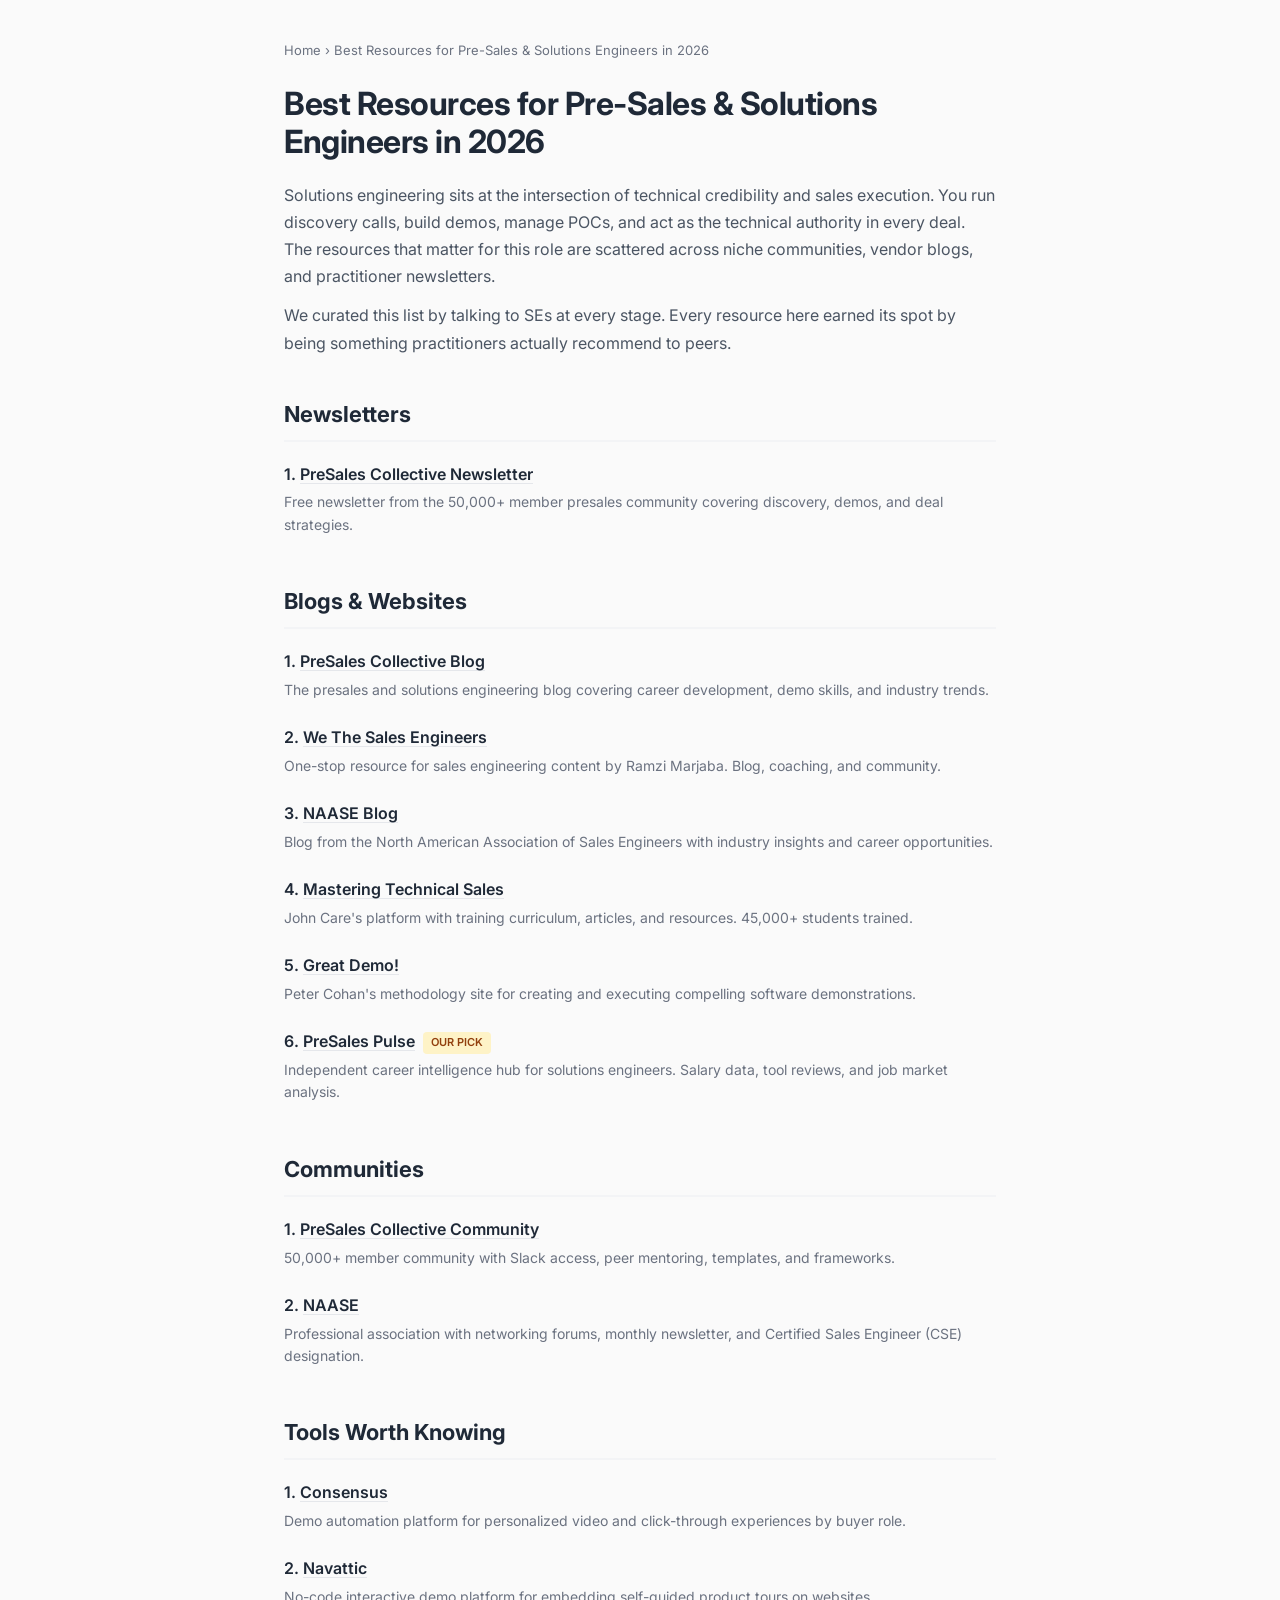
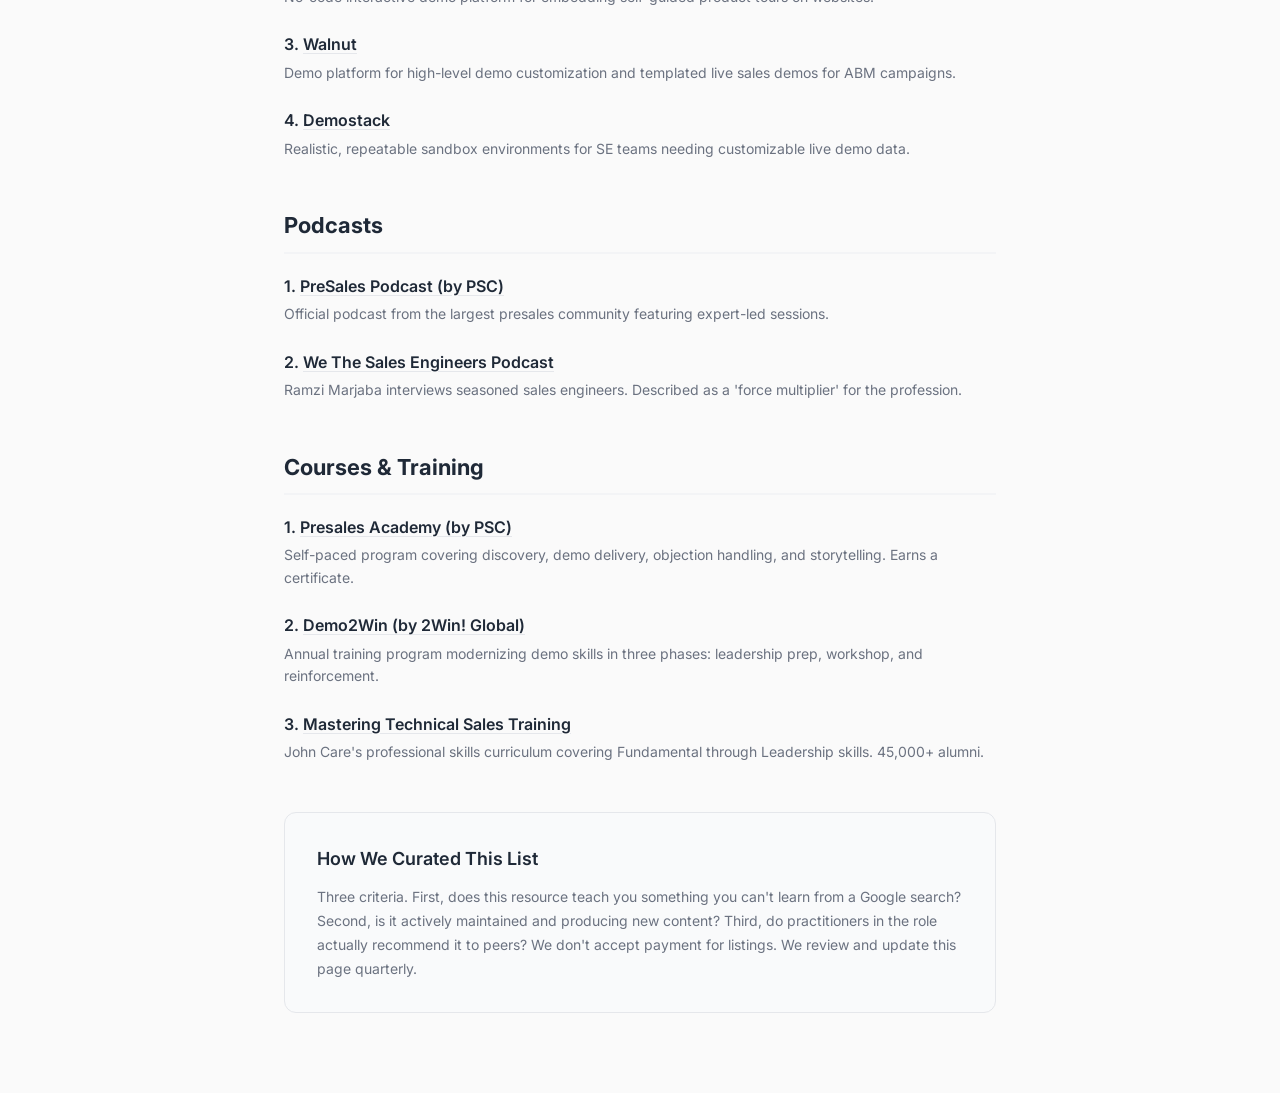
==== static/best-presales-resources/index.html @ 2a5559c7 "Add best resources directory page Hand-curated list of newsletters, tools, communities, podcasts, an" ====
<!DOCTYPE html>
<html lang="en">
<head>
<meta charset="UTF-8">
<meta name="viewport" content="width=device-width, initial-scale=1.0">
<title>Best Resources for Pre-Sales & Solutions Engineers in 2026 | PreSales Pulse</title>
<meta name="description" content="Curated list of the best newsletters, communities, demo tools, podcasts, and career resources for solutions engineers and pre-sales professionals.">
<meta name="robots" content="index, follow">
<link rel="canonical" href="https://presalespulse.com/best-presales-resources/">
<meta property="og:type" content="website">
<meta property="og:url" content="https://presalespulse.com/best-presales-resources/">
<meta property="og:title" content="Best Resources for Pre-Sales & Solutions Engineers in 2026 | PreSales Pulse">
<meta property="og:description" content="Curated list of the best newsletters, communities, demo tools, podcasts, and career resources for solutions engineers and pre-sales professionals.">
<meta property="og:site_name" content="PreSales Pulse">
<meta name="twitter:card" content="summary">
<meta name="twitter:title" content="Best Resources for Pre-Sales & Solutions Engineers in 2026 | PreSales Pulse">
<meta name="twitter:description" content="Curated list of the best newsletters, communities, demo tools, podcasts, and career resources for solutions engineers and pre-sales professionals.">
<link rel="preconnect" href="https://fonts.googleapis.com">
<link rel="preconnect" href="https://fonts.gstatic.com" crossorigin>
<link href="https://fonts.googleapis.com/css2?family=Inter:wght@400;500;600;700&display=swap" rel="stylesheet">
<style>
* { margin: 0; padding: 0; box-sizing: border-box; }
body { font-family: 'Inter', -apple-system, sans-serif; background: #FAFAFA; color: #1F2937; line-height: 1.6; }
a { color: inherit; }
.rp-container { max-width: 760px; margin: 0 auto; padding: 40px 24px 80px; }
.rp-breadcrumb { font-size: 13px; color: #6B7280; margin-bottom: 24px; }
.rp-breadcrumb a { text-decoration: none; }
.rp-breadcrumb a:hover { color: #1F2937; }
.rp-title { font-size: 32px; font-weight: 700; line-height: 1.2; margin-bottom: 20px; letter-spacing: -0.5px; }
.rp-intro { margin-bottom: 40px; }
.rp-intro p { font-size: 16px; color: #4B5563; line-height: 1.7; margin-bottom: 12px; }
.rp-section { margin-bottom: 48px; }
.rp-section-title { font-size: 22px; font-weight: 700; margin-bottom: 20px; padding-bottom: 8px; border-bottom: 2px solid #F3F4F6; }
.rp-item { margin-bottom: 24px; }
.rp-item-title { font-size: 16px; font-weight: 600; margin-bottom: 4px; }
.rp-item-title a { text-decoration: underline; text-decoration-color: #E5E7EB; text-underline-offset: 3px; }
.rp-item-title a:hover { text-decoration-color: #6B7280; }
.rp-item-desc { font-size: 14px; color: #6B7280; line-height: 1.6; }
.rp-badge { display: inline-block; background: #FEF3C7; color: #92400E; font-size: 11px; padding: 2px 8px; border-radius: 4px; font-weight: 600; vertical-align: middle; margin-left: 4px; }
.rp-curation { margin-top: 48px; padding: 32px; background: #F9FAFB; border-radius: 12px; border: 1px solid #E5E7EB; }
.rp-curation-title { font-size: 18px; font-weight: 600; margin-bottom: 12px; }
.rp-curation p { font-size: 14px; color: #6B7280; line-height: 1.7; }
@media (max-width: 640px) {
    .rp-title { font-size: 26px; }
    .rp-container { padding: 24px 16px 60px; }
}
</style>
<script type="application/ld+json">
{
  "@context": "https://schema.org",
  "@graph": [
    {
      "@type": "ItemList",
      "name": "Best Resources for Pre-Sales & Solutions Engineers in 2026",
      "description": "Curated list of the best newsletters, communities, demo tools, podcasts, and career resources for solutions engineers and pre-sales professionals.",
      "numberOfItems": 18,
      "itemListElement": [
        {
          "@type": "ListItem",
          "position": 1,
          "name": "PreSales Collective Newsletter",
          "url": "https://www.presalescollective.com/"
        },
        {
          "@type": "ListItem",
          "position": 2,
          "name": "PreSales Collective Blog",
          "url": "https://www.presalescollective.com/blog"
        },
        {
          "@type": "ListItem",
          "position": 3,
          "name": "We The Sales Engineers",
          "url": "https://wethesalesengineers.com/"
        },
        {
          "@type": "ListItem",
          "position": 4,
          "name": "NAASE Blog",
          "url": "https://sales-engineering.org/blog/"
        },
        {
          "@type": "ListItem",
          "position": 5,
          "name": "Mastering Technical Sales",
          "url": "https://masteringtechnicalsales.com/"
        },
        {
          "@type": "ListItem",
          "position": 6,
          "name": "Great Demo!",
          "url": "https://greatdemo.com/"
        },
        {
          "@type": "ListItem",
          "position": 7,
          "name": "PreSales Pulse",
          "url": "https://presalespulse.com/"
        },
        {
          "@type": "ListItem",
          "position": 8,
          "name": "PreSales Collective Community",
          "url": "https://www.presalescollective.com/community-overview"
        },
        {
          "@type": "ListItem",
          "position": 9,
          "name": "NAASE",
          "url": "https://sales-engineering.org/"
        },
        {
          "@type": "ListItem",
          "position": 10,
          "name": "Consensus",
          "url": "https://goconsensus.com/"
        },
        {
          "@type": "ListItem",
          "position": 11,
          "name": "Navattic",
          "url": "https://www.navattic.com/"
        },
        {
          "@type": "ListItem",
          "position": 12,
          "name": "Walnut",
          "url": "https://www.walnut.io/"
        },
        {
          "@type": "ListItem",
          "position": 13,
          "name": "Demostack",
          "url": "https://www.demostack.com/"
        },
        {
          "@type": "ListItem",
          "position": 14,
          "name": "PreSales Podcast (by PSC)",
          "url": "https://www.presalescollective.com/podcast"
        },
        {
          "@type": "ListItem",
          "position": 15,
          "name": "We The Sales Engineers Podcast",
          "url": "https://wethesalesengineers.com/podcasts/"
        },
        {
          "@type": "ListItem",
          "position": 16,
          "name": "Presales Academy (by PSC)",
          "url": "https://www.presalescollective.com/academy"
        },
        {
          "@type": "ListItem",
          "position": 17,
          "name": "Demo2Win (by 2Win! Global)",
          "url": "https://www.2winglobal.com/programs/demo2win/"
        },
        {
          "@type": "ListItem",
          "position": 18,
          "name": "Mastering Technical Sales Training",
          "url": "https://masteringtechnicalsales.com/"
        }
      ]
    },
    {
      "@type": "BreadcrumbList",
      "itemListElement": [
        {
          "@type": "ListItem",
          "position": 1,
          "name": "Home",
          "item": "https://presalespulse.com"
        },
        {
          "@type": "ListItem",
          "position": 2,
          "name": "Best Resources for Pre-Sales & Solutions Engineers in 2026",
          "item": "https://presalespulse.com/best-presales-resources/"
        }
      ]
    }
  ]
}
</script>
</head>
<body>

    <div class="rp-container">
        <nav class="rp-breadcrumb">
            <a href="/">Home</a> &rsaquo; <span>Best Resources for Pre-Sales & Solutions Engineers in 2026</span>
        </nav>

        <h1 class="rp-title">Best Resources for Pre-Sales & Solutions Engineers in 2026</h1>

        <div class="rp-intro">
            <p>Solutions engineering sits at the intersection of technical credibility and sales execution. You run discovery calls, build demos, manage POCs, and act as the technical authority in every deal. The resources that matter for this role are scattered across niche communities, vendor blogs, and practitioner newsletters.</p>
<p>We curated this list by talking to SEs at every stage. Every resource here earned its spot by being something practitioners actually recommend to peers.</p>
        </div>

        
        <section class="rp-section">
            <h2 class="rp-section-title">Newsletters</h2>
            
            <div class="rp-item">
                <h3 class="rp-item-title">
                    1. <a href="https://www.presalescollective.com/" target="_blank" rel="noopener">PreSales Collective Newsletter</a>
                </h3>
                <p class="rp-item-desc">Free newsletter from the 50,000+ member presales community covering discovery, demos, and deal strategies.</p>
            </div>
        </section>
        <section class="rp-section">
            <h2 class="rp-section-title">Blogs & Websites</h2>
            
            <div class="rp-item">
                <h3 class="rp-item-title">
                    1. <a href="https://www.presalescollective.com/blog" target="_blank" rel="noopener">PreSales Collective Blog</a>
                </h3>
                <p class="rp-item-desc">The presales and solutions engineering blog covering career development, demo skills, and industry trends.</p>
            </div>
            <div class="rp-item">
                <h3 class="rp-item-title">
                    2. <a href="https://wethesalesengineers.com/" target="_blank" rel="noopener">We The Sales Engineers</a>
                </h3>
                <p class="rp-item-desc">One-stop resource for sales engineering content by Ramzi Marjaba. Blog, coaching, and community.</p>
            </div>
            <div class="rp-item">
                <h3 class="rp-item-title">
                    3. <a href="https://sales-engineering.org/blog/" target="_blank" rel="noopener">NAASE Blog</a>
                </h3>
                <p class="rp-item-desc">Blog from the North American Association of Sales Engineers with industry insights and career opportunities.</p>
            </div>
            <div class="rp-item">
                <h3 class="rp-item-title">
                    4. <a href="https://masteringtechnicalsales.com/" target="_blank" rel="noopener">Mastering Technical Sales</a>
                </h3>
                <p class="rp-item-desc">John Care's platform with training curriculum, articles, and resources. 45,000+ students trained.</p>
            </div>
            <div class="rp-item">
                <h3 class="rp-item-title">
                    5. <a href="https://greatdemo.com/" target="_blank" rel="noopener">Great Demo!</a>
                </h3>
                <p class="rp-item-desc">Peter Cohan's methodology site for creating and executing compelling software demonstrations.</p>
            </div>
            <div class="rp-item">
                <h3 class="rp-item-title">
                    6. <a href="https://presalespulse.com/" target="_blank" rel="noopener">PreSales Pulse</a> <span class="rp-badge">OUR PICK</span>
                </h3>
                <p class="rp-item-desc">Independent career intelligence hub for solutions engineers. Salary data, tool reviews, and job market analysis.</p>
            </div>
        </section>
        <section class="rp-section">
            <h2 class="rp-section-title">Communities</h2>
            
            <div class="rp-item">
                <h3 class="rp-item-title">
                    1. <a href="https://www.presalescollective.com/community-overview" target="_blank" rel="noopener">PreSales Collective Community</a>
                </h3>
                <p class="rp-item-desc">50,000+ member community with Slack access, peer mentoring, templates, and frameworks.</p>
            </div>
            <div class="rp-item">
                <h3 class="rp-item-title">
                    2. <a href="https://sales-engineering.org/" target="_blank" rel="noopener">NAASE</a>
                </h3>
                <p class="rp-item-desc">Professional association with networking forums, monthly newsletter, and Certified Sales Engineer (CSE) designation.</p>
            </div>
        </section>
        <section class="rp-section">
            <h2 class="rp-section-title">Tools Worth Knowing</h2>
            
            <div class="rp-item">
                <h3 class="rp-item-title">
                    1. <a href="https://goconsensus.com/" target="_blank" rel="noopener">Consensus</a>
                </h3>
                <p class="rp-item-desc">Demo automation platform for personalized video and click-through experiences by buyer role.</p>
            </div>
            <div class="rp-item">
                <h3 class="rp-item-title">
                    2. <a href="https://www.navattic.com/" target="_blank" rel="noopener">Navattic</a>
                </h3>
                <p class="rp-item-desc">No-code interactive demo platform for embedding self-guided product tours on websites.</p>
            </div>
            <div class="rp-item">
                <h3 class="rp-item-title">
                    3. <a href="https://www.walnut.io/" target="_blank" rel="noopener">Walnut</a>
                </h3>
                <p class="rp-item-desc">Demo platform for high-level demo customization and templated live sales demos for ABM campaigns.</p>
            </div>
            <div class="rp-item">
                <h3 class="rp-item-title">
                    4. <a href="https://www.demostack.com/" target="_blank" rel="noopener">Demostack</a>
                </h3>
                <p class="rp-item-desc">Realistic, repeatable sandbox environments for SE teams needing customizable live demo data.</p>
            </div>
        </section>
        <section class="rp-section">
            <h2 class="rp-section-title">Podcasts</h2>
            
            <div class="rp-item">
                <h3 class="rp-item-title">
                    1. <a href="https://www.presalescollective.com/podcast" target="_blank" rel="noopener">PreSales Podcast (by PSC)</a>
                </h3>
                <p class="rp-item-desc">Official podcast from the largest presales community featuring expert-led sessions.</p>
            </div>
            <div class="rp-item">
                <h3 class="rp-item-title">
                    2. <a href="https://wethesalesengineers.com/podcasts/" target="_blank" rel="noopener">We The Sales Engineers Podcast</a>
                </h3>
                <p class="rp-item-desc">Ramzi Marjaba interviews seasoned sales engineers. Described as a 'force multiplier' for the profession.</p>
            </div>
        </section>
        <section class="rp-section">
            <h2 class="rp-section-title">Courses & Training</h2>
            
            <div class="rp-item">
                <h3 class="rp-item-title">
                    1. <a href="https://www.presalescollective.com/academy" target="_blank" rel="noopener">Presales Academy (by PSC)</a>
                </h3>
                <p class="rp-item-desc">Self-paced program covering discovery, demo delivery, objection handling, and storytelling. Earns a certificate.</p>
            </div>
            <div class="rp-item">
                <h3 class="rp-item-title">
                    2. <a href="https://www.2winglobal.com/programs/demo2win/" target="_blank" rel="noopener">Demo2Win (by 2Win! Global)</a>
                </h3>
                <p class="rp-item-desc">Annual training program modernizing demo skills in three phases: leadership prep, workshop, and reinforcement.</p>
            </div>
            <div class="rp-item">
                <h3 class="rp-item-title">
                    3. <a href="https://masteringtechnicalsales.com/" target="_blank" rel="noopener">Mastering Technical Sales Training</a>
                </h3>
                <p class="rp-item-desc">John Care's professional skills curriculum covering Fundamental through Leadership skills. 45,000+ alumni.</p>
            </div>
        </section>

        <div class="rp-curation">
            <h2 class="rp-curation-title">How We Curated This List</h2>
            <p>Three criteria. First, does this resource teach you something you can't learn from a Google search? Second, is it actively maintained and producing new content? Third, do practitioners in the role actually recommend it to peers? We don't accept payment for listings. We review and update this page quarterly.</p>
        </div>
    </div>
</body>
</html>
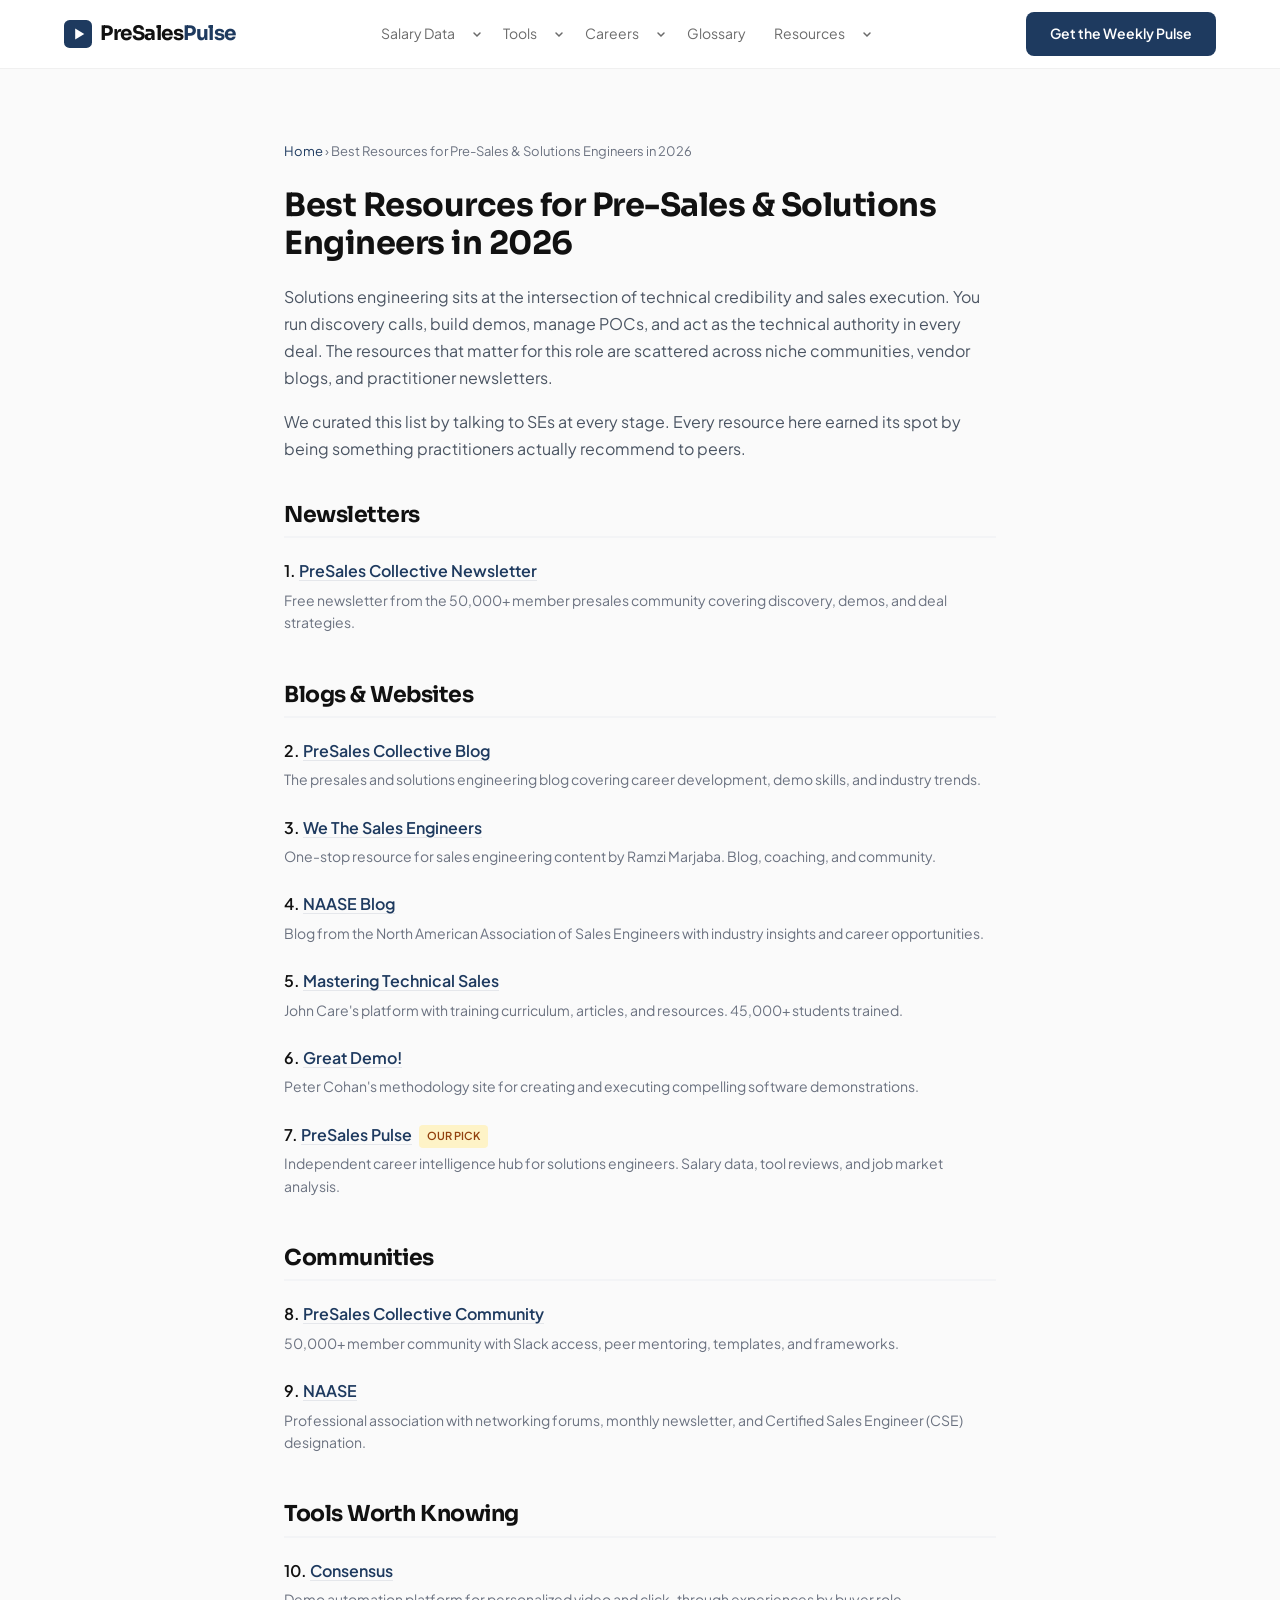
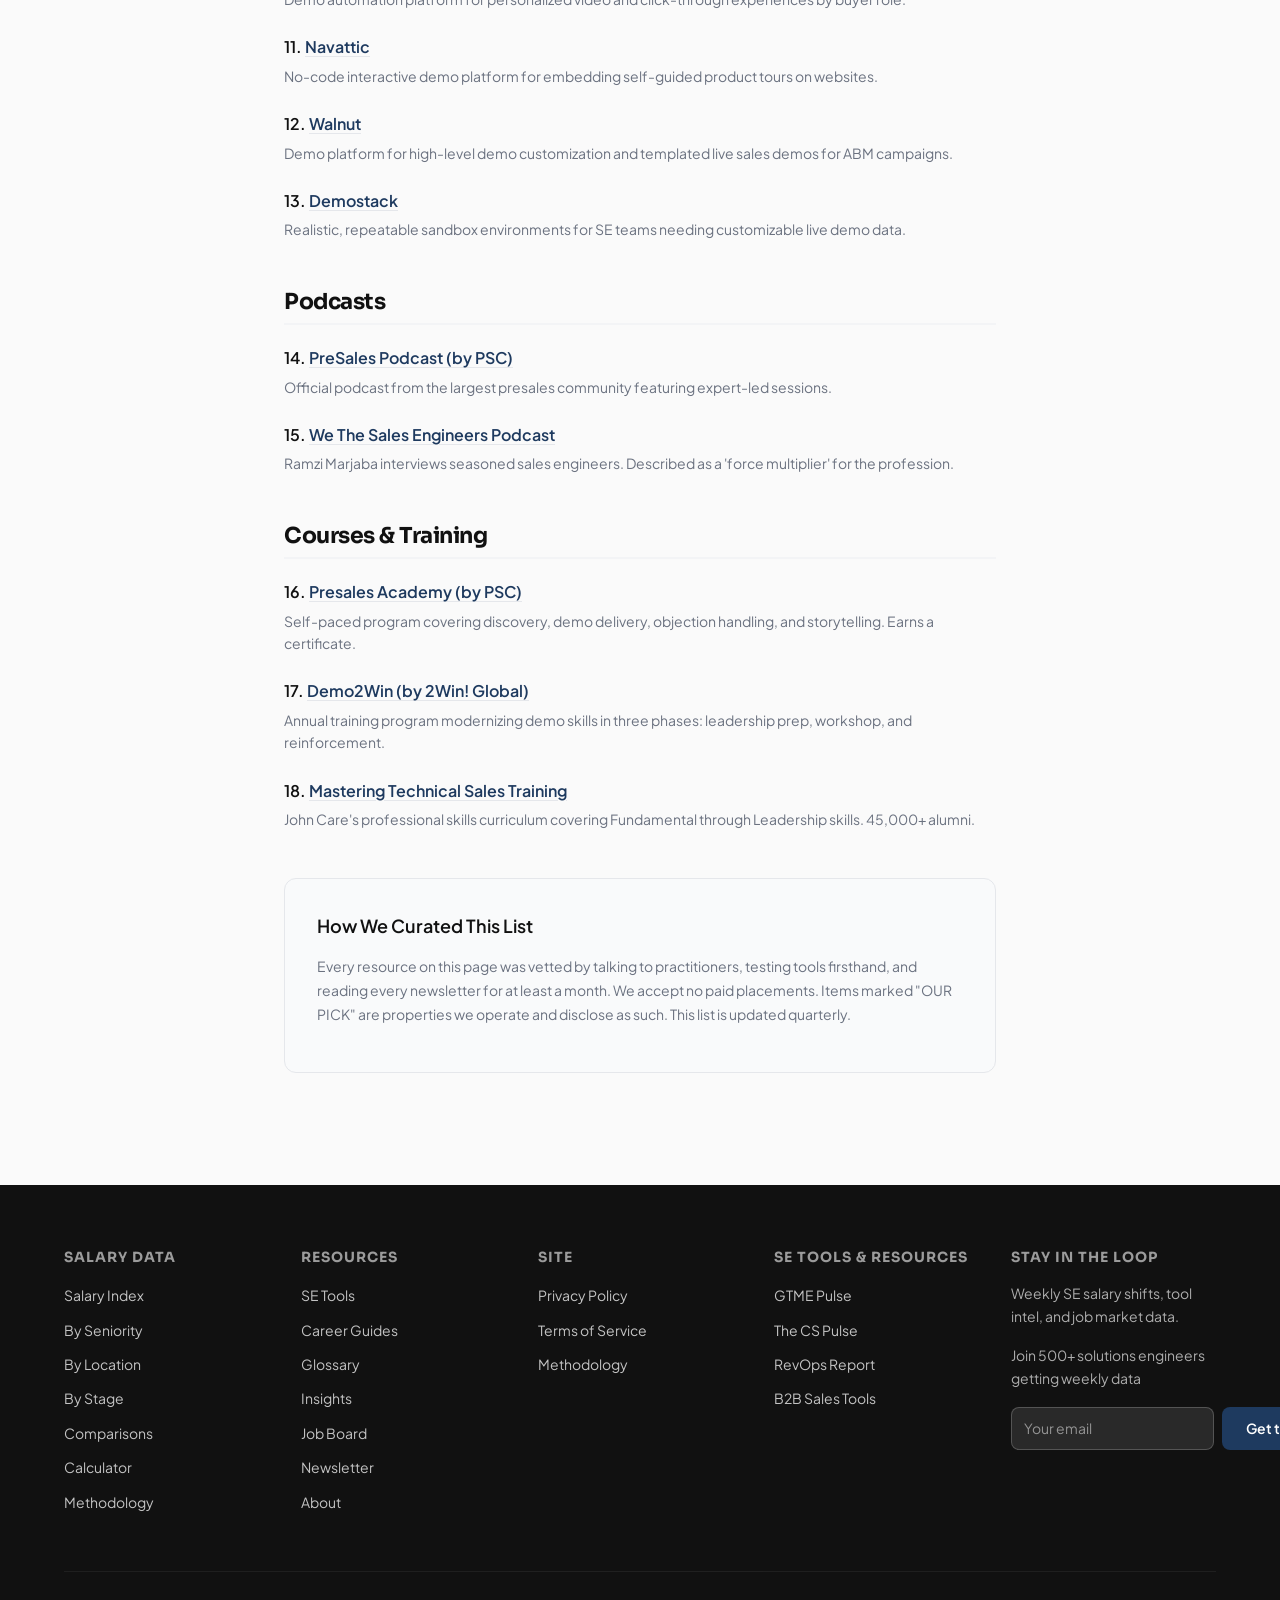
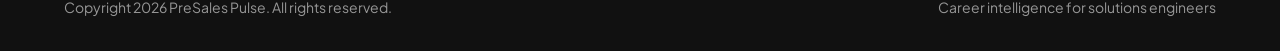
==== commit 0420f9f3: "Rebuild resource page with native site branding Matches site's nav, footer, colors, and fonts. Canon" ====
--- a/static/best-presales-resources/index.html
+++ b/static/best-presales-resources/index.html
@@ -1,343 +1,331 @@
 <!DOCTYPE html>
 <html lang="en">
 <head>
-<meta charset="UTF-8">
-<meta name="viewport" content="width=device-width, initial-scale=1.0">
-<title>Best Resources for Pre-Sales & Solutions Engineers in 2026 | PreSales Pulse</title>
-<meta name="description" content="Curated list of the best newsletters, communities, demo tools, podcasts, and career resources for solutions engineers and pre-sales professionals.">
-<meta name="robots" content="index, follow">
-<link rel="canonical" href="https://presalespulse.com/best-presales-resources/">
-<meta property="og:type" content="website">
-<meta property="og:url" content="https://presalespulse.com/best-presales-resources/">
-<meta property="og:title" content="Best Resources for Pre-Sales & Solutions Engineers in 2026 | PreSales Pulse">
-<meta property="og:description" content="Curated list of the best newsletters, communities, demo tools, podcasts, and career resources for solutions engineers and pre-sales professionals.">
-<meta property="og:site_name" content="PreSales Pulse">
-<meta name="twitter:card" content="summary">
-<meta name="twitter:title" content="Best Resources for Pre-Sales & Solutions Engineers in 2026 | PreSales Pulse">
-<meta name="twitter:description" content="Curated list of the best newsletters, communities, demo tools, podcasts, and career resources for solutions engineers and pre-sales professionals.">
-<link rel="preconnect" href="https://fonts.googleapis.com">
-<link rel="preconnect" href="https://fonts.gstatic.com" crossorigin>
-<link href="https://fonts.googleapis.com/css2?family=Inter:wght@400;500;600;700&display=swap" rel="stylesheet">
-<style>
-* { margin: 0; padding: 0; box-sizing: border-box; }
-body { font-family: 'Inter', -apple-system, sans-serif; background: #FAFAFA; color: #1F2937; line-height: 1.6; }
-a { color: inherit; }
-.rp-container { max-width: 760px; margin: 0 auto; padding: 40px 24px 80px; }
-.rp-breadcrumb { font-size: 13px; color: #6B7280; margin-bottom: 24px; }
-.rp-breadcrumb a { text-decoration: none; }
-.rp-breadcrumb a:hover { color: #1F2937; }
-.rp-title { font-size: 32px; font-weight: 700; line-height: 1.2; margin-bottom: 20px; letter-spacing: -0.5px; }
-.rp-intro { margin-bottom: 40px; }
-.rp-intro p { font-size: 16px; color: #4B5563; line-height: 1.7; margin-bottom: 12px; }
-.rp-section { margin-bottom: 48px; }
-.rp-section-title { font-size: 22px; font-weight: 700; margin-bottom: 20px; padding-bottom: 8px; border-bottom: 2px solid #F3F4F6; }
-.rp-item { margin-bottom: 24px; }
-.rp-item-title { font-size: 16px; font-weight: 600; margin-bottom: 4px; }
-.rp-item-title a { text-decoration: underline; text-decoration-color: #E5E7EB; text-underline-offset: 3px; }
-.rp-item-title a:hover { text-decoration-color: #6B7280; }
-.rp-item-desc { font-size: 14px; color: #6B7280; line-height: 1.6; }
-.rp-badge { display: inline-block; background: #FEF3C7; color: #92400E; font-size: 11px; padding: 2px 8px; border-radius: 4px; font-weight: 600; vertical-align: middle; margin-left: 4px; }
-.rp-curation { margin-top: 48px; padding: 32px; background: #F9FAFB; border-radius: 12px; border: 1px solid #E5E7EB; }
-.rp-curation-title { font-size: 18px; font-weight: 600; margin-bottom: 12px; }
-.rp-curation p { font-size: 14px; color: #6B7280; line-height: 1.7; }
-@media (max-width: 640px) {
-    .rp-title { font-size: 26px; }
-    .rp-container { padding: 24px 16px 60px; }
-}
-</style>
-<script type="application/ld+json">
-{
-  "@context": "https://schema.org",
-  "@graph": [
-    {
-      "@type": "ItemList",
-      "name": "Best Resources for Pre-Sales & Solutions Engineers in 2026",
-      "description": "Curated list of the best newsletters, communities, demo tools, podcasts, and career resources for solutions engineers and pre-sales professionals.",
-      "numberOfItems": 18,
-      "itemListElement": [
-        {
-          "@type": "ListItem",
-          "position": 1,
-          "name": "PreSales Collective Newsletter",
-          "url": "https://www.presalescollective.com/"
-        },
-        {
-          "@type": "ListItem",
-          "position": 2,
-          "name": "PreSales Collective Blog",
-          "url": "https://www.presalescollective.com/blog"
-        },
-        {
-          "@type": "ListItem",
-          "position": 3,
-          "name": "We The Sales Engineers",
-          "url": "https://wethesalesengineers.com/"
-        },
-        {
-          "@type": "ListItem",
-          "position": 4,
-          "name": "NAASE Blog",
-          "url": "https://sales-engineering.org/blog/"
-        },
-        {
-          "@type": "ListItem",
-          "position": 5,
-          "name": "Mastering Technical Sales",
-          "url": "https://masteringtechnicalsales.com/"
-        },
-        {
-          "@type": "ListItem",
-          "position": 6,
-          "name": "Great Demo!",
-          "url": "https://greatdemo.com/"
-        },
-        {
-          "@type": "ListItem",
-          "position": 7,
-          "name": "PreSales Pulse",
-          "url": "https://presalespulse.com/"
-        },
-        {
-          "@type": "ListItem",
-          "position": 8,
-          "name": "PreSales Collective Community",
-          "url": "https://www.presalescollective.com/community-overview"
-        },
-        {
-          "@type": "ListItem",
-          "position": 9,
-          "name": "NAASE",
-          "url": "https://sales-engineering.org/"
-        },
-        {
-          "@type": "ListItem",
-          "position": 10,
-          "name": "Consensus",
-          "url": "https://goconsensus.com/"
-        },
-        {
-          "@type": "ListItem",
-          "position": 11,
-          "name": "Navattic",
-          "url": "https://www.navattic.com/"
-        },
-        {
-          "@type": "ListItem",
-          "position": 12,
-          "name": "Walnut",
-          "url": "https://www.walnut.io/"
-        },
-        {
-          "@type": "ListItem",
-          "position": 13,
-          "name": "Demostack",
-          "url": "https://www.demostack.com/"
-        },
-        {
-          "@type": "ListItem",
-          "position": 14,
-          "name": "PreSales Podcast (by PSC)",
-          "url": "https://www.presalescollective.com/podcast"
-        },
-        {
-          "@type": "ListItem",
-          "position": 15,
-          "name": "We The Sales Engineers Podcast",
-          "url": "https://wethesalesengineers.com/podcasts/"
-        },
-        {
-          "@type": "ListItem",
-          "position": 16,
-          "name": "Presales Academy (by PSC)",
-          "url": "https://www.presalescollective.com/academy"
-        },
-        {
-          "@type": "ListItem",
-          "position": 17,
-          "name": "Demo2Win (by 2Win! Global)",
-          "url": "https://www.2winglobal.com/programs/demo2win/"
-        },
-        {
-          "@type": "ListItem",
-          "position": 18,
-          "name": "Mastering Technical Sales Training",
-          "url": "https://masteringtechnicalsales.com/"
-        }
-      ]
-    },
-    {
-      "@type": "BreadcrumbList",
-      "itemListElement": [
-        {
-          "@type": "ListItem",
-          "position": 1,
-          "name": "Home",
-          "item": "https://presalespulse.com"
-        },
-        {
-          "@type": "ListItem",
-          "position": 2,
-          "name": "Best Resources for Pre-Sales & Solutions Engineers in 2026",
-          "item": "https://presalespulse.com/best-presales-resources/"
-        }
-      ]
-    }
-  ]
-}
-</script>
+    <meta charset="UTF-8">
+    <meta name="viewport" content="width=device-width, initial-scale=1.0">
+    <meta name="theme-color" content="#1E3A5F">
+    <title>Best Resources for Pre-Sales & Solutions Engineers in 2026</title>
+    <meta name="description" content="Curated list of the best newsletters, communities, demo tools, podcasts, and career resources for solutions engineers and pre-sales professionals.">
+    <link rel="canonical" href="https://thegtmindex.com/presales/">
+    <meta name="robots" content="index, follow, max-snippet:-1, max-image-preview:large, max-video-preview:-1">
+
+
+    <!-- Open Graph -->
+    <meta property="og:type" content="website">
+    <meta property="og:url" content="https://presalespulse.com/best-presales-resources/">
+    <meta property="og:title" content="Best Resources for Pre-Sales & Solutions Engineers in 2026">
+    <meta property="og:description" content="Curated list of the best newsletters, communities, demo tools, podcasts, and career resources for solutions engineers and pre-sales professionals.">
+    <meta property="og:site_name" content="PreSales Pulse">
+    <meta property="og:image" content="https://presalespulse.com/assets/favicons/og-icon-256.png">
+    <meta property="og:image:width" content="1200">
+    <meta property="og:image:height" content="630">
+
+    <!-- Twitter Card -->
+    <meta name="twitter:card" content="summary_large_image">
+    <meta name="twitter:title" content="Best Resources for Pre-Sales & Solutions Engineers in 2026">
+    <meta name="twitter:description" content="Curated list of the best newsletters, communities, demo tools, podcasts, and career resources for solutions engineers and pre-sales professionals.">
+    <meta name="twitter:image" content="https://presalespulse.com/assets/favicons/og-icon-256.png">
+
+    <!-- Favicon -->
+    <link rel="icon" type="image/svg+xml" href="/assets/favicons/favicon.svg">
+    <link rel="icon" type="image/x-icon" href="/assets/favicons/favicon.ico">
+    <link rel="icon" type="image/png" sizes="32x32" href="/assets/favicons/favicon-32x32.png">
+    <link rel="icon" type="image/png" sizes="16x16" href="/assets/favicons/favicon-16x16.png">
+    <link rel="apple-touch-icon" sizes="180x180" href="/assets/favicons/apple-touch-icon.png">
+    <link rel="manifest" href="/assets/favicons/site.webmanifest">
+
+    <!-- Google Fonts -->
+    <link rel="preconnect" href="https://fonts.googleapis.com">
+    <link rel="preconnect" href="https://fonts.gstatic.com" crossorigin>
+    <link href="https://fonts.googleapis.com/css2?family=Sora:wght@400;500;600;700&family=Plus+Jakarta+Sans:wght@400;500;600;700;800&family=Source+Code+Pro:wght@400;500;600;700&display=swap" rel="stylesheet">
+
+    <!-- CSS -->
+    <link rel="stylesheet" href="/assets/css/tokens.css">
+    <link rel="stylesheet" href="/assets/css/components.css?v=1">
+    <link rel="stylesheet" href="/assets/css/styles.css?v=1">
+
+    <!-- Google Analytics 4 -->
+    <script async src="https://www.googletagmanager.com/gtag/js?id=G-GKVM8J2662"></script>
+    <script>
+      window.dataLayer = window.dataLayer || [];
+      function gtag(){dataLayer.push(arguments);}
+      gtag('js', new Date());
+      gtag('config', 'G-GKVM8J2662');
+    </script>
 </head>
 <body>
-
-    <div class="rp-container">
-        <nav class="rp-breadcrumb">
-            <a href="/">Home</a> &rsaquo; <span>Best Resources for Pre-Sales & Solutions Engineers in 2026</span>
-        </nav>
-
-        <h1 class="rp-title">Best Resources for Pre-Sales & Solutions Engineers in 2026</h1>
-
-        <div class="rp-intro">
-            <p>Solutions engineering sits at the intersection of technical credibility and sales execution. You run discovery calls, build demos, manage POCs, and act as the technical authority in every deal. The resources that matter for this role are scattered across niche communities, vendor blogs, and practitioner newsletters.</p>
-<p>We curated this list by talking to SEs at every stage. Every resource here earned its spot by being something practitioners actually recommend to peers.</p>
+<nav class="site-nav">
+    <div class="nav-container">
+        <a href="/" class="nav-brand">
+            <svg class="nav-icon" width="28" height="28" viewBox="0 0 80 80"><rect width="80" height="80" rx="16" fill="#1E3A5F"/><polygon points="32,24 32,56 58,40" fill="white"/></svg>
+            <span class="nav-wordmark"><span class="nav-wordmark-presales">PreSales</span><span class="nav-wordmark-pulse">Pulse</span></span>
+        </a>
+        <ul class="nav-links">
+            <li class="nav-item nav-item--dropdown">
+    <a href="/salary/">Salary Data</a>
+    <button class="nav-dropdown-toggle" aria-label="Toggle Salary Data submenu" aria-expanded="false">
+        <svg width="12" height="12" viewBox="0 0 12 12" fill="none"><path d="M3 5l3 3 3-3" stroke="currentColor" stroke-width="1.5" stroke-linecap="round"/></svg>
+    </button>
+    <ul class="nav-dropdown">
+        <li><a href="/salary/">Salary Index</a></li>
+<li><a href="/salary/by-seniority/">By Seniority</a></li>
+<li><a href="/salary/by-location/">By Location</a></li>
+<li><a href="/salary/by-company-stage/">By Company Stage</a></li>
+<li><a href="/salary/comparisons/">Comparisons</a></li>
+<li><a href="/salary/calculator/">Salary Calculator</a></li>
+
+    </ul>
+</li>
+<li class="nav-item nav-item--dropdown">
+    <a href="/tools/">Tools</a>
+    <button class="nav-dropdown-toggle" aria-label="Toggle Tools submenu" aria-expanded="false">
+        <svg width="12" height="12" viewBox="0 0 12 12" fill="none"><path d="M3 5l3 3 3-3" stroke="currentColor" stroke-width="1.5" stroke-linecap="round"/></svg>
+    </button>
+    <ul class="nav-dropdown">
+        <li><a href="/tools/">Tools Index</a></li>
+<li><a href="/tools/category/demo-platforms/">Tool Categories</a></li>
+
+    </ul>
+</li>
+<li class="nav-item nav-item--dropdown">
+    <a href="/careers/">Careers</a>
+    <button class="nav-dropdown-toggle" aria-label="Toggle Careers submenu" aria-expanded="false">
+        <svg width="12" height="12" viewBox="0 0 12 12" fill="none"><path d="M3 5l3 3 3-3" stroke="currentColor" stroke-width="1.5" stroke-linecap="round"/></svg>
+    </button>
+    <ul class="nav-dropdown">
+        <li><a href="/careers/">Career Guides</a></li>
+<li><a href="/careers/what-is-solutions-engineer/">What is an SE?</a></li>
+
+    </ul>
+</li>
+<li class="nav-item"><a href="/glossary/">Glossary</a></li>
+<li class="nav-item nav-item--dropdown">
+    <a href="/insights/">Resources</a>
+    <button class="nav-dropdown-toggle" aria-label="Toggle Resources submenu" aria-expanded="false">
+        <svg width="12" height="12" viewBox="0 0 12 12" fill="none"><path d="M3 5l3 3 3-3" stroke="currentColor" stroke-width="1.5" stroke-linecap="round"/></svg>
+    </button>
+    <ul class="nav-dropdown">
+        <li><a href="/insights/">Insights</a></li>
+<li><a href="/jobs/">Job Board</a></li>
+<li><a href="/companies/">Companies</a></li>
+<li><a href="/reports/">Reports</a></li>
+
+    </ul>
+</li>
+
+        </ul>
+        <a href="/newsletter/" class="btn btn--primary nav-cta">Get the Weekly Pulse</a>
+        <button class="nav-mobile-toggle" aria-label="Menu">
+            <svg width="24" height="24" viewBox="0 0 24 24" fill="none"><path d="M4 6h16M4 12h16M4 18h16" stroke="currentColor" stroke-width="2" stroke-linecap="round"/></svg>
+        </button>
+    </div>
+</nav>
+<main class="main-content">
+<div style="max-width: 760px; margin: 0 auto; padding: 40px 24px 80px;">
+<div style="font-size: 13px; color: #6B7280; margin-bottom: 24px;"><a href="/" style="text-decoration:none;">Home</a> &rsaquo; Best Resources for Pre-Sales & Solutions Engineers in 2026</div>
+<h1 style="font-size: 32px; font-weight: 700; line-height: 1.2; margin-bottom: 20px; letter-spacing: -0.5px;">Best Resources for Pre-Sales & Solutions Engineers in 2026</h1>
+<div style="margin-bottom: 40px;">
+<p style="font-size: 16px; color: #4B5563; line-height: 1.7; margin-bottom: 12px;">Solutions engineering sits at the intersection of technical credibility and sales execution. You run discovery calls, build demos, manage POCs, and act as the technical authority in every deal. The resources that matter for this role are scattered across niche communities, vendor blogs, and practitioner newsletters.</p>
+<p style="font-size: 16px; color: #4B5563; line-height: 1.7; margin-bottom: 12px;">We curated this list by talking to SEs at every stage. Every resource here earned its spot by being something practitioners actually recommend to peers.</p>
+</div>
+<div style="margin-bottom: 48px;">
+<h2 style="font-size: 22px; font-weight: 700; margin-bottom: 20px; padding-bottom: 8px; border-bottom: 2px solid #F3F4F6;">Newsletters</h2>
+<div style="margin-bottom: 24px;"><div style="font-size: 16px; font-weight: 600; margin-bottom: 4px;">1. <a href="https://www.presalescollective.com/" target="_blank" rel="noopener" style="text-decoration: underline; text-decoration-color: #E5E7EB; text-underline-offset: 3px;">PreSales Collective Newsletter</a></div>
+<div style="font-size: 14px; color: #6B7280; line-height: 1.6;">Free newsletter from the 50,000+ member presales community covering discovery, demos, and deal strategies.</div></div>
+</div>
+<div style="margin-bottom: 48px;">
+<h2 style="font-size: 22px; font-weight: 700; margin-bottom: 20px; padding-bottom: 8px; border-bottom: 2px solid #F3F4F6;">Blogs & Websites</h2>
+<div style="margin-bottom: 24px;"><div style="font-size: 16px; font-weight: 600; margin-bottom: 4px;">2. <a href="https://www.presalescollective.com/blog" target="_blank" rel="noopener" style="text-decoration: underline; text-decoration-color: #E5E7EB; text-underline-offset: 3px;">PreSales Collective Blog</a></div>
+<div style="font-size: 14px; color: #6B7280; line-height: 1.6;">The presales and solutions engineering blog covering career development, demo skills, and industry trends.</div></div>
+<div style="margin-bottom: 24px;"><div style="font-size: 16px; font-weight: 600; margin-bottom: 4px;">3. <a href="https://wethesalesengineers.com/" target="_blank" rel="noopener" style="text-decoration: underline; text-decoration-color: #E5E7EB; text-underline-offset: 3px;">We The Sales Engineers</a></div>
+<div style="font-size: 14px; color: #6B7280; line-height: 1.6;">One-stop resource for sales engineering content by Ramzi Marjaba. Blog, coaching, and community.</div></div>
+<div style="margin-bottom: 24px;"><div style="font-size: 16px; font-weight: 600; margin-bottom: 4px;">4. <a href="https://sales-engineering.org/blog/" target="_blank" rel="noopener" style="text-decoration: underline; text-decoration-color: #E5E7EB; text-underline-offset: 3px;">NAASE Blog</a></div>
+<div style="font-size: 14px; color: #6B7280; line-height: 1.6;">Blog from the North American Association of Sales Engineers with industry insights and career opportunities.</div></div>
+<div style="margin-bottom: 24px;"><div style="font-size: 16px; font-weight: 600; margin-bottom: 4px;">5. <a href="https://masteringtechnicalsales.com/" target="_blank" rel="noopener" style="text-decoration: underline; text-decoration-color: #E5E7EB; text-underline-offset: 3px;">Mastering Technical Sales</a></div>
+<div style="font-size: 14px; color: #6B7280; line-height: 1.6;">John Care's platform with training curriculum, articles, and resources. 45,000+ students trained.</div></div>
+<div style="margin-bottom: 24px;"><div style="font-size: 16px; font-weight: 600; margin-bottom: 4px;">6. <a href="https://greatdemo.com/" target="_blank" rel="noopener" style="text-decoration: underline; text-decoration-color: #E5E7EB; text-underline-offset: 3px;">Great Demo!</a></div>
+<div style="font-size: 14px; color: #6B7280; line-height: 1.6;">Peter Cohan's methodology site for creating and executing compelling software demonstrations.</div></div>
+<div style="margin-bottom: 24px;"><div style="font-size: 16px; font-weight: 600; margin-bottom: 4px;">7. <a href="https://presalespulse.com/" target="_blank" rel="noopener" style="text-decoration: underline; text-decoration-color: #E5E7EB; text-underline-offset: 3px;">PreSales Pulse</a> <span style="display:inline-block;background:#FEF3C7;color:#92400E;font-size:11px;padding:2px 8px;border-radius:4px;font-weight:600;vertical-align:middle;margin-left:4px;">OUR PICK</span></div>
+<div style="font-size: 14px; color: #6B7280; line-height: 1.6;">Independent career intelligence hub for solutions engineers. Salary data, tool reviews, and job market analysis.</div></div>
+</div>
+<div style="margin-bottom: 48px;">
+<h2 style="font-size: 22px; font-weight: 700; margin-bottom: 20px; padding-bottom: 8px; border-bottom: 2px solid #F3F4F6;">Communities</h2>
+<div style="margin-bottom: 24px;"><div style="font-size: 16px; font-weight: 600; margin-bottom: 4px;">8. <a href="https://www.presalescollective.com/community-overview" target="_blank" rel="noopener" style="text-decoration: underline; text-decoration-color: #E5E7EB; text-underline-offset: 3px;">PreSales Collective Community</a></div>
+<div style="font-size: 14px; color: #6B7280; line-height: 1.6;">50,000+ member community with Slack access, peer mentoring, templates, and frameworks.</div></div>
+<div style="margin-bottom: 24px;"><div style="font-size: 16px; font-weight: 600; margin-bottom: 4px;">9. <a href="https://sales-engineering.org/" target="_blank" rel="noopener" style="text-decoration: underline; text-decoration-color: #E5E7EB; text-underline-offset: 3px;">NAASE</a></div>
+<div style="font-size: 14px; color: #6B7280; line-height: 1.6;">Professional association with networking forums, monthly newsletter, and Certified Sales Engineer (CSE) designation.</div></div>
+</div>
+<div style="margin-bottom: 48px;">
+<h2 style="font-size: 22px; font-weight: 700; margin-bottom: 20px; padding-bottom: 8px; border-bottom: 2px solid #F3F4F6;">Tools Worth Knowing</h2>
+<div style="margin-bottom: 24px;"><div style="font-size: 16px; font-weight: 600; margin-bottom: 4px;">10. <a href="https://goconsensus.com/" target="_blank" rel="noopener" style="text-decoration: underline; text-decoration-color: #E5E7EB; text-underline-offset: 3px;">Consensus</a></div>
+<div style="font-size: 14px; color: #6B7280; line-height: 1.6;">Demo automation platform for personalized video and click-through experiences by buyer role.</div></div>
+<div style="margin-bottom: 24px;"><div style="font-size: 16px; font-weight: 600; margin-bottom: 4px;">11. <a href="https://www.navattic.com/" target="_blank" rel="noopener" style="text-decoration: underline; text-decoration-color: #E5E7EB; text-underline-offset: 3px;">Navattic</a></div>
+<div style="font-size: 14px; color: #6B7280; line-height: 1.6;">No-code interactive demo platform for embedding self-guided product tours on websites.</div></div>
+<div style="margin-bottom: 24px;"><div style="font-size: 16px; font-weight: 600; margin-bottom: 4px;">12. <a href="https://www.walnut.io/" target="_blank" rel="noopener" style="text-decoration: underline; text-decoration-color: #E5E7EB; text-underline-offset: 3px;">Walnut</a></div>
+<div style="font-size: 14px; color: #6B7280; line-height: 1.6;">Demo platform for high-level demo customization and templated live sales demos for ABM campaigns.</div></div>
+<div style="margin-bottom: 24px;"><div style="font-size: 16px; font-weight: 600; margin-bottom: 4px;">13. <a href="https://www.demostack.com/" target="_blank" rel="noopener" style="text-decoration: underline; text-decoration-color: #E5E7EB; text-underline-offset: 3px;">Demostack</a></div>
+<div style="font-size: 14px; color: #6B7280; line-height: 1.6;">Realistic, repeatable sandbox environments for SE teams needing customizable live demo data.</div></div>
+</div>
+<div style="margin-bottom: 48px;">
+<h2 style="font-size: 22px; font-weight: 700; margin-bottom: 20px; padding-bottom: 8px; border-bottom: 2px solid #F3F4F6;">Podcasts</h2>
+<div style="margin-bottom: 24px;"><div style="font-size: 16px; font-weight: 600; margin-bottom: 4px;">14. <a href="https://www.presalescollective.com/podcast" target="_blank" rel="noopener" style="text-decoration: underline; text-decoration-color: #E5E7EB; text-underline-offset: 3px;">PreSales Podcast (by PSC)</a></div>
+<div style="font-size: 14px; color: #6B7280; line-height: 1.6;">Official podcast from the largest presales community featuring expert-led sessions.</div></div>
+<div style="margin-bottom: 24px;"><div style="font-size: 16px; font-weight: 600; margin-bottom: 4px;">15. <a href="https://wethesalesengineers.com/podcasts/" target="_blank" rel="noopener" style="text-decoration: underline; text-decoration-color: #E5E7EB; text-underline-offset: 3px;">We The Sales Engineers Podcast</a></div>
+<div style="font-size: 14px; color: #6B7280; line-height: 1.6;">Ramzi Marjaba interviews seasoned sales engineers. Described as a 'force multiplier' for the profession.</div></div>
+</div>
+<div style="margin-bottom: 48px;">
+<h2 style="font-size: 22px; font-weight: 700; margin-bottom: 20px; padding-bottom: 8px; border-bottom: 2px solid #F3F4F6;">Courses & Training</h2>
+<div style="margin-bottom: 24px;"><div style="font-size: 16px; font-weight: 600; margin-bottom: 4px;">16. <a href="https://www.presalescollective.com/academy" target="_blank" rel="noopener" style="text-decoration: underline; text-decoration-color: #E5E7EB; text-underline-offset: 3px;">Presales Academy (by PSC)</a></div>
+<div style="font-size: 14px; color: #6B7280; line-height: 1.6;">Self-paced program covering discovery, demo delivery, objection handling, and storytelling. Earns a certificate.</div></div>
+<div style="margin-bottom: 24px;"><div style="font-size: 16px; font-weight: 600; margin-bottom: 4px;">17. <a href="https://www.2winglobal.com/programs/demo2win/" target="_blank" rel="noopener" style="text-decoration: underline; text-decoration-color: #E5E7EB; text-underline-offset: 3px;">Demo2Win (by 2Win! Global)</a></div>
+<div style="font-size: 14px; color: #6B7280; line-height: 1.6;">Annual training program modernizing demo skills in three phases: leadership prep, workshop, and reinforcement.</div></div>
+<div style="margin-bottom: 24px;"><div style="font-size: 16px; font-weight: 600; margin-bottom: 4px;">18. <a href="https://masteringtechnicalsales.com/" target="_blank" rel="noopener" style="text-decoration: underline; text-decoration-color: #E5E7EB; text-underline-offset: 3px;">Mastering Technical Sales Training</a></div>
+<div style="font-size: 14px; color: #6B7280; line-height: 1.6;">John Care's professional skills curriculum covering Fundamental through Leadership skills. 45,000+ alumni.</div></div>
+</div>
+<div style="margin-top: 48px; padding: 32px; background: #F9FAFB; border-radius: 12px; border: 1px solid #E5E7EB;">
+<div style="font-size: 18px; font-weight: 600; margin-bottom: 12px;">How We Curated This List</div>
+<p style="font-size: 14px; color: #6B7280; line-height: 1.7;">Every resource on this page was vetted by talking to practitioners, testing tools firsthand, and reading every newsletter for at least a month. We accept no paid placements. Items marked "OUR PICK" are properties we operate and disclose as such. This list is updated quarterly.</p>
+</div></div>
+
+</main>
+<footer class="site-footer">
+    <div class="footer-container">
+        <div class="footer-grid">
+            <div class="footer-column">
+    <h4>Salary Data</h4>
+    <ul>
+        <li><a href="/salary/">Salary Index</a></li>
+<li><a href="/salary/by-seniority/">By Seniority</a></li>
+<li><a href="/salary/by-location/">By Location</a></li>
+<li><a href="/salary/by-company-stage/">By Stage</a></li>
+<li><a href="/salary/comparisons/">Comparisons</a></li>
+<li><a href="/salary/calculator/">Calculator</a></li>
+<li><a href="/salary/methodology/">Methodology</a></li>
+
+    </ul>
+</div>
+<div class="footer-column">
+    <h4>Resources</h4>
+    <ul>
+        <li><a href="/tools/">SE Tools</a></li>
+<li><a href="/careers/">Career Guides</a></li>
+<li><a href="/glossary/">Glossary</a></li>
+<li><a href="/insights/">Insights</a></li>
+<li><a href="/jobs/">Job Board</a></li>
+<li><a href="/newsletter/">Newsletter</a></li>
+<li><a href="/about/">About</a></li>
+
+    </ul>
+</div>
+<div class="footer-column">
+    <h4>Site</h4>
+    <ul>
+        <li><a href="/privacy/">Privacy Policy</a></li>
+<li><a href="/terms/">Terms of Service</a></li>
+<li><a href="/salary/methodology/">Methodology</a></li>
+
+    </ul>
+</div>
+<div class="footer-column">
+    <h4>SE Tools & Resources</h4>
+    <ul>
+        <li><a href="https://gtmepulse.com" target="_blank" rel="noopener">GTME Pulse</a></li>
+<li><a href="https://thecspulse.com" target="_blank" rel="noopener">The CS Pulse</a></li>
+<li><a href="https://therevopsreport.com" target="_blank" rel="noopener">RevOps Report</a></li>
+<li><a href="https://b2bsalestools.com" target="_blank" rel="noopener">B2B Sales Tools</a></li>
+
+    </ul>
+</div>
+
+            <div class="footer-column footer-newsletter">
+                <h4>Stay in the loop</h4>
+                <p>Weekly SE salary shifts, tool intel, and job market data.</p>
+                <p class="signup-proof">Join 500+ solutions engineers getting weekly data</p>
+                <form class="footer-newsletter-form" onsubmit="return false;">
+                    <input type="email" placeholder="Your email" aria-label="Email address" required>
+                    <button type="submit" class="btn btn--primary">Get the Weekly Pulse</button>
+                </form>
+            </div>
         </div>
-
-        
-        <section class="rp-section">
-            <h2 class="rp-section-title">Newsletters</h2>
-            
-            <div class="rp-item">
-                <h3 class="rp-item-title">
-                    1. <a href="https://www.presalescollective.com/" target="_blank" rel="noopener">PreSales Collective Newsletter</a>
-                </h3>
-                <p class="rp-item-desc">Free newsletter from the 50,000+ member presales community covering discovery, demos, and deal strategies.</p>
-            </div>
-        </section>
-        <section class="rp-section">
-            <h2 class="rp-section-title">Blogs & Websites</h2>
-            
-            <div class="rp-item">
-                <h3 class="rp-item-title">
-                    1. <a href="https://www.presalescollective.com/blog" target="_blank" rel="noopener">PreSales Collective Blog</a>
-                </h3>
-                <p class="rp-item-desc">The presales and solutions engineering blog covering career development, demo skills, and industry trends.</p>
-            </div>
-            <div class="rp-item">
-                <h3 class="rp-item-title">
-                    2. <a href="https://wethesalesengineers.com/" target="_blank" rel="noopener">We The Sales Engineers</a>
-                </h3>
-                <p class="rp-item-desc">One-stop resource for sales engineering content by Ramzi Marjaba. Blog, coaching, and community.</p>
-            </div>
-            <div class="rp-item">
-                <h3 class="rp-item-title">
-                    3. <a href="https://sales-engineering.org/blog/" target="_blank" rel="noopener">NAASE Blog</a>
-                </h3>
-                <p class="rp-item-desc">Blog from the North American Association of Sales Engineers with industry insights and career opportunities.</p>
-            </div>
-            <div class="rp-item">
-                <h3 class="rp-item-title">
-                    4. <a href="https://masteringtechnicalsales.com/" target="_blank" rel="noopener">Mastering Technical Sales</a>
-                </h3>
-                <p class="rp-item-desc">John Care's platform with training curriculum, articles, and resources. 45,000+ students trained.</p>
-            </div>
-            <div class="rp-item">
-                <h3 class="rp-item-title">
-                    5. <a href="https://greatdemo.com/" target="_blank" rel="noopener">Great Demo!</a>
-                </h3>
-                <p class="rp-item-desc">Peter Cohan's methodology site for creating and executing compelling software demonstrations.</p>
-            </div>
-            <div class="rp-item">
-                <h3 class="rp-item-title">
-                    6. <a href="https://presalespulse.com/" target="_blank" rel="noopener">PreSales Pulse</a> <span class="rp-badge">OUR PICK</span>
-                </h3>
-                <p class="rp-item-desc">Independent career intelligence hub for solutions engineers. Salary data, tool reviews, and job market analysis.</p>
-            </div>
-        </section>
-        <section class="rp-section">
-            <h2 class="rp-section-title">Communities</h2>
-            
-            <div class="rp-item">
-                <h3 class="rp-item-title">
-                    1. <a href="https://www.presalescollective.com/community-overview" target="_blank" rel="noopener">PreSales Collective Community</a>
-                </h3>
-                <p class="rp-item-desc">50,000+ member community with Slack access, peer mentoring, templates, and frameworks.</p>
-            </div>
-            <div class="rp-item">
-                <h3 class="rp-item-title">
-                    2. <a href="https://sales-engineering.org/" target="_blank" rel="noopener">NAASE</a>
-                </h3>
-                <p class="rp-item-desc">Professional association with networking forums, monthly newsletter, and Certified Sales Engineer (CSE) designation.</p>
-            </div>
-        </section>
-        <section class="rp-section">
-            <h2 class="rp-section-title">Tools Worth Knowing</h2>
-            
-            <div class="rp-item">
-                <h3 class="rp-item-title">
-                    1. <a href="https://goconsensus.com/" target="_blank" rel="noopener">Consensus</a>
-                </h3>
-                <p class="rp-item-desc">Demo automation platform for personalized video and click-through experiences by buyer role.</p>
-            </div>
-            <div class="rp-item">
-                <h3 class="rp-item-title">
-                    2. <a href="https://www.navattic.com/" target="_blank" rel="noopener">Navattic</a>
-                </h3>
-                <p class="rp-item-desc">No-code interactive demo platform for embedding self-guided product tours on websites.</p>
-            </div>
-            <div class="rp-item">
-                <h3 class="rp-item-title">
-                    3. <a href="https://www.walnut.io/" target="_blank" rel="noopener">Walnut</a>
-                </h3>
-                <p class="rp-item-desc">Demo platform for high-level demo customization and templated live sales demos for ABM campaigns.</p>
-            </div>
-            <div class="rp-item">
-                <h3 class="rp-item-title">
-                    4. <a href="https://www.demostack.com/" target="_blank" rel="noopener">Demostack</a>
-                </h3>
-                <p class="rp-item-desc">Realistic, repeatable sandbox environments for SE teams needing customizable live demo data.</p>
-            </div>
-        </section>
-        <section class="rp-section">
-            <h2 class="rp-section-title">Podcasts</h2>
-            
-            <div class="rp-item">
-                <h3 class="rp-item-title">
-                    1. <a href="https://www.presalescollective.com/podcast" target="_blank" rel="noopener">PreSales Podcast (by PSC)</a>
-                </h3>
-                <p class="rp-item-desc">Official podcast from the largest presales community featuring expert-led sessions.</p>
-            </div>
-            <div class="rp-item">
-                <h3 class="rp-item-title">
-                    2. <a href="https://wethesalesengineers.com/podcasts/" target="_blank" rel="noopener">We The Sales Engineers Podcast</a>
-                </h3>
-                <p class="rp-item-desc">Ramzi Marjaba interviews seasoned sales engineers. Described as a 'force multiplier' for the profession.</p>
-            </div>
-        </section>
-        <section class="rp-section">
-            <h2 class="rp-section-title">Courses & Training</h2>
-            
-            <div class="rp-item">
-                <h3 class="rp-item-title">
-                    1. <a href="https://www.presalescollective.com/academy" target="_blank" rel="noopener">Presales Academy (by PSC)</a>
-                </h3>
-                <p class="rp-item-desc">Self-paced program covering discovery, demo delivery, objection handling, and storytelling. Earns a certificate.</p>
-            </div>
-            <div class="rp-item">
-                <h3 class="rp-item-title">
-                    2. <a href="https://www.2winglobal.com/programs/demo2win/" target="_blank" rel="noopener">Demo2Win (by 2Win! Global)</a>
-                </h3>
-                <p class="rp-item-desc">Annual training program modernizing demo skills in three phases: leadership prep, workshop, and reinforcement.</p>
-            </div>
-            <div class="rp-item">
-                <h3 class="rp-item-title">
-                    3. <a href="https://masteringtechnicalsales.com/" target="_blank" rel="noopener">Mastering Technical Sales Training</a>
-                </h3>
-                <p class="rp-item-desc">John Care's professional skills curriculum covering Fundamental through Leadership skills. 45,000+ alumni.</p>
-            </div>
-        </section>
-
-        <div class="rp-curation">
-            <h2 class="rp-curation-title">How We Curated This List</h2>
-            <p>Three criteria. First, does this resource teach you something you can't learn from a Google search? Second, is it actively maintained and producing new content? Third, do practitioners in the role actually recommend it to peers? We don't accept payment for listings. We review and update this page quarterly.</p>
+        <div class="footer-bottom">
+            <span>Copyright 2026 PreSales Pulse. All rights reserved.</span>
+            <span>Career intelligence for solutions engineers</span>
         </div>
     </div>
+</footer>
+<script>
+(function(){
+    // Mobile nav toggle
+    var toggle = document.querySelector('.nav-mobile-toggle');
+    var links = document.querySelector('.nav-links');
+    if (toggle && links) {
+        toggle.addEventListener('click', function() {
+            links.classList.toggle('open');
+            toggle.classList.toggle('open');
+        });
+    }
+    // Dropdown toggles
+    var dropdowns = document.querySelectorAll('.nav-dropdown-toggle');
+    dropdowns.forEach(function(btn) {
+        btn.addEventListener('click', function(e) {
+            e.preventDefault();
+            e.stopPropagation();
+            var parent = btn.closest('.nav-item--dropdown');
+            if (parent) {
+                parent.classList.toggle('open');
+                btn.setAttribute('aria-expanded',
+                    parent.classList.contains('open') ? 'true' : 'false');
+            }
+        });
+    });
+    // Newsletter signup
+    var SIGNUP_URL = 'https://presales-newsletter-signup.rome-workers.workers.dev/subscribe';
+    document.querySelectorAll('.hero-signup, .footer-newsletter-form, .newsletter-cta-form').forEach(function(form) {
+        form.onsubmit = function(e) {
+            e.preventDefault();
+            var emailInput = form.querySelector('input[type="email"]');
+            var btn = form.querySelector('button');
+            var email = emailInput ? emailInput.value.trim() : '';
+            if (!email) return;
+            var origText = btn.textContent;
+            btn.textContent = 'Subscribing...';
+            btn.disabled = true;
+            fetch(SIGNUP_URL, {
+                method: 'POST',
+                headers: {'Content-Type': 'application/json'},
+                body: JSON.stringify({email: email, list: 'presales-pulse'})
+            })
+            .then(function(r) { return r.json(); })
+            .then(function(data) {
+                if (data.success) {
+                    if (typeof gtag === 'function') { gtag('event', 'newsletter_signup', {'event_category': 'engagement', 'event_label': email}); }
+                    form.innerHTML = '<p style="color: var(--psp-accent); font-weight: 600;">You\'re in! Check your inbox.</p>';
+                } else {
+                    btn.textContent = origText;
+                    btn.disabled = false;
+                    var err = document.createElement('p');
+                    err.style.cssText = 'color: #ef4444; font-size: 0.85rem; margin-top: 0.5rem;';
+                    err.textContent = data.error || 'Something went wrong. Try again.';
+                    var existing = form.querySelector('.signup-error');
+                    if (existing) existing.remove();
+                    err.className = 'signup-error';
+                    form.appendChild(err);
+                }
+            })
+            .catch(function() {
+                btn.textContent = origText;
+                btn.disabled = false;
+                var err = document.createElement('p');
+                err.style.cssText = 'color: #ef4444; font-size: 0.85rem; margin-top: 0.5rem;';
+                err.textContent = 'Connection error. Please try again.';
+                var existing = form.querySelector('.signup-error');
+                if (existing) existing.remove();
+                err.className = 'signup-error';
+                form.appendChild(err);
+            });
+        };
+    });
+})();
+</script>
 </body>
 </html>
--- a/assets/css/tokens.css
+++ b/assets/css/tokens.css
@@ -0,0 +1,129 @@
+/* ============================================================
+   PreSales Pulse — Design Tokens
+   Direction: Navy Command
+   Generated: 2026-04-10
+   ============================================================ */
+
+:root {
+  /* ---- Backgrounds ---- */
+  --psp-bg-primary: #FAFAFA;
+  --psp-bg-surface: #FFFFFF;
+  --psp-bg-tinted: #EFF6FF;
+  --psp-bg-dark: #111111;
+  --psp-bg-dark-surface: #1A1A1A;
+
+  /* ---- Accent: Navy Command ---- */
+  --psp-accent: #1E3A5F;
+  --psp-accent-hover: #2563EB;
+  --psp-accent-active: #172554;
+  --psp-accent-subtle: #EFF6FF;
+  --psp-accent-rgb: 30, 58, 95;           /* for rgba() usage */
+
+  /* ---- Text ---- */
+  --psp-text-primary: #111111;
+  --psp-text-secondary: #6B6B6B;
+  --psp-text-tertiary: #9B9B9B;
+  --psp-text-inverse: #F0F0F0;
+  --psp-text-on-accent: #FFFFFF;
+
+  /* ---- Borders & Dividers ---- */
+  --psp-border: #E5E5E5;
+  --psp-border-subtle: #F0F0F0;
+  --psp-border-strong: #D4D4D4;
+
+  /* ---- Typography ---- */
+  --psp-font-heading: 'Sora', system-ui, -apple-system, sans-serif;
+  --psp-font-body: 'Plus Jakarta Sans', system-ui, -apple-system, sans-serif;
+  --psp-font-mono: 'Source Code Pro', 'Menlo', 'Monaco', monospace;
+
+  /* ---- Font Sizes (fluid) ---- */
+  --psp-text-xs: clamp(0.6875rem, 0.65rem + 0.15vw, 0.75rem);    /* 11-12px */
+  --psp-text-sm: clamp(0.8125rem, 0.78rem + 0.15vw, 0.875rem);   /* 13-14px */
+  --psp-text-base: clamp(0.9375rem, 0.9rem + 0.15vw, 1rem);      /* 15-16px */
+  --psp-text-lg: clamp(1.125rem, 1.05rem + 0.3vw, 1.25rem);      /* 18-20px */
+  --psp-text-xl: clamp(1.375rem, 1.2rem + 0.6vw, 1.75rem);       /* 22-28px */
+  --psp-text-2xl: clamp(1.75rem, 1.5rem + 1vw, 2.5rem);          /* 28-40px */
+  --psp-text-3xl: clamp(2.25rem, 1.8rem + 1.5vw, 3.5rem);        /* 36-56px */
+
+  /* ---- Font Weights ---- */
+  --psp-weight-normal: 400;
+  --psp-weight-medium: 500;
+  --psp-weight-semibold: 600;
+  --psp-weight-bold: 700;
+  --psp-weight-extrabold: 800;
+
+  /* ---- Spacing Scale ---- */
+  --psp-space-1: 0.25rem;   /* 4px */
+  --psp-space-2: 0.5rem;    /* 8px */
+  --psp-space-3: 0.75rem;   /* 12px */
+  --psp-space-4: 1rem;      /* 16px */
+  --psp-space-6: 1.5rem;    /* 24px */
+  --psp-space-8: 2rem;      /* 32px */
+  --psp-space-12: 3rem;     /* 48px */
+  --psp-space-16: 4rem;     /* 64px */
+  --psp-space-24: 6rem;     /* 96px */
+
+  /* ---- Radius ---- */
+  --psp-radius-sm: 4px;
+  --psp-radius-md: 8px;
+  --psp-radius-lg: 12px;
+  --psp-radius-xl: 16px;
+  --psp-radius-full: 9999px;
+
+  /* ---- Shadows ---- */
+  --psp-shadow-sm: 0 1px 2px rgba(0, 0, 0, 0.05);
+  --psp-shadow-md: 0 4px 12px rgba(0, 0, 0, 0.08);
+  --psp-shadow-lg: 0 8px 24px rgba(0, 0, 0, 0.12);
+  --psp-shadow-accent: 0 4px 16px rgba(var(--psp-accent-rgb), 0.25);
+
+  /* ---- Transitions ---- */
+  --psp-ease: cubic-bezier(0.16, 1, 0.3, 1);
+  --psp-duration-fast: 150ms;
+  --psp-duration-normal: 250ms;
+  --psp-duration-slow: 400ms;
+
+  /* ---- Z-Index ---- */
+  --psp-z-dropdown: 100;
+  --psp-z-sticky: 200;
+  --psp-z-modal: 300;
+  --psp-z-toast: 400;
+}
+
+/* ---- Dark Mode Override ---- */
+@media (prefers-color-scheme: dark) {
+  :root {
+    --psp-bg-primary: #0F172A;
+    --psp-bg-surface: #1E293B;
+    --psp-bg-tinted: #1E293B;
+    --psp-text-primary: #F1F5F9;
+    --psp-text-secondary: #94A3B8;
+    --psp-text-tertiary: #64748B;
+    --psp-text-inverse: #0F172A;
+    --psp-accent: #2563EB;
+    --psp-accent-hover: #3B82F6;
+    --psp-accent-rgb: 37, 99, 235;
+    --psp-border: #334155;
+    --psp-border-subtle: #1E293B;
+    --psp-border-strong: #475569;
+    --psp-shadow-sm: 0 1px 2px rgba(0, 0, 0, 0.2);
+    --psp-shadow-md: 0 4px 12px rgba(0, 0, 0, 0.3);
+    --psp-shadow-lg: 0 8px 24px rgba(0, 0, 0, 0.4);
+  }
+}
+
+/* ---- Utility: force dark on specific containers ---- */
+[data-theme="dark"] {
+  --psp-bg-primary: #0F172A;
+  --psp-bg-surface: #1E293B;
+  --psp-bg-tinted: #1E293B;
+  --psp-text-primary: #F1F5F9;
+  --psp-text-secondary: #94A3B8;
+  --psp-text-tertiary: #64748B;
+  --psp-text-inverse: #0F172A;
+  --psp-accent: #2563EB;
+  --psp-accent-hover: #3B82F6;
+  --psp-accent-rgb: 37, 99, 235;
+  --psp-border: #334155;
+  --psp-border-subtle: #1E293B;
+  --psp-border-strong: #475569;
+}
--- a/assets/css/components.css
+++ b/assets/css/components.css
@@ -0,0 +1,312 @@
+/* ============================================================
+   PreSales Pulse — Reusable Components
+   Layer 2 of 3: tokens.css -> components.css -> styles.css
+   All values reference --psp-* tokens. Zero hardcoded hex. No forced specificity.
+   ============================================================ */
+
+/* ---- Reset ---- */
+*, *::before, *::after {
+    box-sizing: border-box;
+}
+
+body {
+    margin: 0;
+    font-family: var(--psp-font-body);
+    color: var(--psp-text-primary);
+    background: var(--psp-bg-primary);
+    line-height: 1.65;
+    font-size: var(--psp-text-base);
+    -webkit-font-smoothing: antialiased;
+    -moz-osx-font-smoothing: grayscale;
+}
+
+/* ---- Links ---- */
+a {
+    color: var(--psp-accent);
+    text-decoration: none;
+    transition: color var(--psp-duration-fast) var(--psp-ease);
+}
+
+a:hover {
+    color: var(--psp-accent-hover);
+}
+
+/* ---- Headings ---- */
+h1, h2, h3, h4, h5, h6 {
+    font-family: var(--psp-font-heading);
+    font-weight: var(--psp-weight-bold);
+    color: var(--psp-text-primary);
+    line-height: 1.2;
+    margin-top: 0;
+}
+
+h1 { font-size: var(--psp-text-3xl); letter-spacing: -1px; }
+h2 { font-size: var(--psp-text-2xl); letter-spacing: -0.5px; }
+h3 { font-size: var(--psp-text-xl); }
+h4 { font-size: var(--psp-text-lg); }
+h5 { font-size: var(--psp-text-base); }
+h6 { font-size: var(--psp-text-sm); }
+
+/* ---- Container ---- */
+.container {
+    max-width: 1200px;
+    margin: 0 auto;
+    padding: 0 var(--psp-space-6);
+}
+
+/* ---- Buttons ---- */
+.btn {
+    display: inline-flex;
+    align-items: center;
+    justify-content: center;
+    gap: var(--psp-space-2);
+    padding: var(--psp-space-3) var(--psp-space-6);
+    border-radius: var(--psp-radius-md);
+    font-family: var(--psp-font-body);
+    font-weight: var(--psp-weight-semibold);
+    font-size: var(--psp-text-sm);
+    text-decoration: none;
+    cursor: pointer;
+    transition: all var(--psp-duration-fast) var(--psp-ease);
+    border: none;
+    line-height: 1.4;
+}
+
+.btn--primary {
+    background: var(--psp-accent);
+    color: var(--psp-text-on-accent);
+}
+
+.btn--primary:hover {
+    background: var(--psp-accent-hover);
+    box-shadow: var(--psp-shadow-accent);
+    color: var(--psp-text-on-accent);
+}
+
+.btn--primary:active {
+    background: var(--psp-accent-active);
+}
+
+.btn--ghost {
+    background: transparent;
+    color: var(--psp-text-primary);
+    border: 1px solid var(--psp-border);
+}
+
+.btn--ghost:hover {
+    background: var(--psp-bg-primary);
+    border-color: var(--psp-accent-hover);
+    color: var(--psp-accent-hover);
+}
+
+/* ---- Cards ---- */
+.card {
+    background: var(--psp-bg-surface);
+    border: 1px solid var(--psp-border);
+    border-radius: var(--psp-radius-xl);
+    padding: var(--psp-space-6);
+}
+
+.card-grid {
+    display: grid;
+    grid-template-columns: repeat(auto-fill, minmax(300px, 1fr));
+    gap: var(--psp-space-6);
+}
+
+/* ---- Stat Blocks ---- */
+.stat-grid {
+    display: grid;
+    grid-template-columns: repeat(auto-fit, minmax(150px, 1fr));
+    gap: var(--psp-space-4);
+}
+
+.stat-block {
+    text-align: center;
+}
+
+.stat-value {
+    display: block;
+    font-family: var(--psp-font-heading);
+    font-size: var(--psp-text-2xl);
+    font-weight: var(--psp-weight-bold);
+    color: var(--psp-text-primary);
+    white-space: nowrap;
+}
+
+.stat-label {
+    display: block;
+    font-size: var(--psp-text-sm);
+    color: var(--psp-text-secondary);
+    margin-top: var(--psp-space-1);
+}
+
+/* ---- Breadcrumb ---- */
+.breadcrumb {
+    font-size: var(--psp-text-sm);
+    color: var(--psp-text-secondary);
+    margin-bottom: var(--psp-space-4);
+}
+
+.breadcrumb-link {
+    color: var(--psp-text-secondary);
+    text-decoration: none;
+}
+
+.breadcrumb-link:hover {
+    color: var(--psp-accent-hover);
+}
+
+.breadcrumb-sep {
+    margin: 0 var(--psp-space-2);
+}
+
+.breadcrumb-current {
+    color: var(--psp-text-primary);
+}
+
+/* ---- Data Tables ---- */
+.data-table {
+    width: 100%;
+    border-collapse: collapse;
+}
+
+.data-table th,
+.data-table td {
+    padding: var(--psp-space-3) var(--psp-space-4);
+    text-align: left;
+    border-bottom: 1px solid var(--psp-border-subtle);
+}
+
+.data-table th {
+    font-weight: var(--psp-weight-semibold);
+    font-size: var(--psp-text-sm);
+    color: var(--psp-text-secondary);
+}
+
+/* ---- FAQ ---- */
+.faq-section {
+    margin-top: var(--psp-space-12);
+}
+
+.faq-item {
+    border-bottom: 1px solid var(--psp-border-subtle);
+    padding: var(--psp-space-4) 0;
+}
+
+.faq-question {
+    font-family: var(--psp-font-heading);
+    font-weight: var(--psp-weight-semibold);
+}
+
+.faq-answer {
+    color: var(--psp-text-secondary);
+    margin-top: var(--psp-space-2);
+}
+
+/* ---- Newsletter CTA ---- */
+.newsletter-cta {
+    background: var(--psp-bg-dark);
+    color: #F0F0F0;
+    border-radius: var(--psp-radius-lg);
+    padding: var(--psp-space-12) var(--psp-space-8);
+    text-align: center;
+}
+
+.newsletter-cta h2 {
+    color: #F0F0F0;
+}
+
+.newsletter-cta p {
+    color: rgba(255, 255, 255, 0.7);
+}
+
+.newsletter-cta-form {
+    display: flex;
+    gap: var(--psp-space-2);
+    max-width: 460px;
+    margin: 0 auto;
+}
+
+.newsletter-cta-form input {
+    flex: 1;
+    padding: var(--psp-space-3) var(--psp-space-4);
+    border-radius: var(--psp-radius-md);
+    border: 1px solid rgba(255, 255, 255, 0.2);
+    background: rgba(255, 255, 255, 0.1);
+    color: #F0F0F0;
+    font-family: var(--psp-font-body);
+    font-size: var(--psp-text-base);
+}
+
+.newsletter-cta-form input::placeholder {
+    color: rgba(255, 255, 255, 0.5);
+}
+
+.newsletter-cta-form input:focus {
+    outline: none;
+    border-color: var(--psp-accent-hover);
+}
+
+/* ---- Page Header ---- */
+.page-header {
+    padding: var(--psp-space-12) 0 var(--psp-space-8);
+}
+
+.page-header h1 {
+    font-family: var(--psp-font-heading);
+    font-weight: var(--psp-weight-bold);
+    letter-spacing: -0.5px;
+}
+
+/* ---- Source Citation ---- */
+.source-citation {
+    margin-top: var(--psp-space-6);
+    padding: var(--psp-space-4);
+    border-left: 3px solid var(--psp-accent);
+    background: var(--psp-bg-surface);
+    border-radius: 0 var(--psp-radius-sm) var(--psp-radius-sm) 0;
+    font-size: var(--psp-text-sm);
+    color: var(--psp-text-secondary);
+}
+
+/* ---- Related Links ---- */
+.related-links {
+    margin-top: var(--psp-space-12);
+    padding-top: var(--psp-space-8);
+    border-top: 1px solid var(--psp-border-subtle);
+}
+
+/* ---- Tags / Badges ---- */
+.tag {
+    display: inline-block;
+    font-size: var(--psp-text-xs);
+    font-weight: var(--psp-weight-semibold);
+    padding: var(--psp-space-1) var(--psp-space-2);
+    border-radius: var(--psp-radius-sm);
+    background: var(--psp-accent-subtle);
+    color: var(--psp-accent);
+    letter-spacing: 0.3px;
+}
+
+.tag--outline {
+    background: transparent;
+    border: 1px solid var(--psp-border);
+    color: var(--psp-text-secondary);
+}
+
+.badge {
+    display: inline-flex;
+    align-items: center;
+    gap: var(--psp-space-1);
+    font-size: var(--psp-text-xs);
+    font-weight: var(--psp-weight-semibold);
+    padding: var(--psp-space-1) var(--psp-space-3);
+    border-radius: var(--psp-radius-full);
+    background: var(--psp-accent-subtle);
+    color: var(--psp-accent);
+}
+
+.badge--dark {
+    background: var(--psp-accent);
+    color: var(--psp-text-on-accent);
+}
--- a/assets/css/styles.css
+++ b/assets/css/styles.css
@@ -0,0 +1,1296 @@
+/* ============================================================
+   PreSales Pulse — Page-Scoped & Structural Styles
+   Layer 3 of 3: tokens.css -> components.css -> styles.css
+   All values reference --psp-* tokens. Zero hardcoded hex. No forced specificity.
+   ============================================================ */
+
+/* ---- Site Navigation ---- */
+.site-nav {
+    position: sticky;
+    top: 0;
+    background: var(--psp-bg-surface);
+    border-bottom: 1px solid var(--psp-border-subtle);
+    z-index: var(--psp-z-sticky);
+}
+
+.nav-container {
+    max-width: 1200px;
+    margin: 0 auto;
+    display: flex;
+    align-items: center;
+    justify-content: space-between;
+    padding: var(--psp-space-3) var(--psp-space-6);
+}
+
+.nav-brand {
+    display: flex;
+    align-items: center;
+    text-decoration: none;
+    gap: var(--psp-space-2);
+}
+
+.nav-icon {
+    flex-shrink: 0;
+}
+
+.nav-wordmark {
+    font-family: var(--psp-font-heading);
+    font-weight: 700;
+    font-size: 1.25rem;
+    letter-spacing: -0.5px;
+    line-height: 1;
+}
+
+.nav-wordmark-presales {
+    color: var(--psp-text-primary);
+}
+
+.nav-wordmark-pulse {
+    color: var(--psp-accent);
+}
+
+.nav-links {
+    display: flex;
+    align-items: center;
+    gap: var(--psp-space-1);
+    list-style: none;
+    margin: 0;
+    padding: 0;
+}
+
+.nav-item a {
+    display: block;
+    padding: var(--psp-space-2) var(--psp-space-3);
+    font-size: var(--psp-text-sm);
+    color: var(--psp-text-secondary);
+    text-decoration: none;
+    border-radius: var(--psp-radius-sm);
+    transition: background var(--psp-duration-fast) var(--psp-ease),
+                color var(--psp-duration-fast) var(--psp-ease);
+}
+
+.nav-item a:hover {
+    background: var(--psp-bg-primary);
+    color: var(--psp-text-primary);
+}
+
+.nav-item a.active {
+    color: var(--psp-text-primary);
+    font-weight: var(--psp-weight-semibold);
+}
+
+/* Nav dropdown */
+.nav-item--dropdown {
+    position: relative;
+    display: flex;
+    align-items: center;
+}
+
+.nav-dropdown-toggle {
+    display: inline-flex;
+    align-items: center;
+    background: none;
+    border: none;
+    padding: var(--psp-space-1);
+    cursor: pointer;
+    color: var(--psp-text-secondary);
+    transition: transform var(--psp-duration-fast) var(--psp-ease);
+}
+
+.nav-item--dropdown.open .nav-dropdown-toggle {
+    transform: rotate(180deg);
+}
+
+.nav-dropdown {
+    position: absolute;
+    top: 100%;
+    left: 0;
+    background: var(--psp-bg-surface);
+    border: 1px solid var(--psp-border-subtle);
+    border-radius: var(--psp-radius-md);
+    box-shadow: var(--psp-shadow-md);
+    padding: var(--psp-space-2);
+    min-width: 200px;
+    display: none;
+    z-index: var(--psp-z-dropdown);
+    list-style: none;
+}
+
+.nav-item--dropdown.open .nav-dropdown {
+    display: block;
+}
+
+.nav-dropdown li a {
+    display: block;
+    padding: var(--psp-space-2) var(--psp-space-3);
+    font-size: var(--psp-text-sm);
+    color: var(--psp-text-secondary);
+    text-decoration: none;
+    border-radius: var(--psp-radius-sm);
+}
+
+.nav-dropdown li a:hover {
+    background: var(--psp-bg-primary);
+    color: var(--psp-text-primary);
+}
+
+/* Nav mobile toggle (hidden on desktop) */
+.nav-mobile-toggle {
+    display: none;
+    background: none;
+    border: none;
+    padding: var(--psp-space-2);
+    cursor: pointer;
+    color: var(--psp-text-primary);
+    font-size: 1.5rem;
+}
+
+.nav-cta {
+    margin-left: var(--psp-space-4);
+}
+
+
+/* ---- Site Footer ---- */
+.site-footer {
+    background: #111111;
+    color: #F0F0F0;
+    padding: var(--psp-space-16) 0 var(--psp-space-8);
+}
+
+.footer-container {
+    max-width: 1200px;
+    margin: 0 auto;
+    padding: 0 var(--psp-space-6);
+}
+
+.footer-grid {
+    display: grid;
+    grid-template-columns: repeat(auto-fit, minmax(200px, 1fr));
+    gap: var(--psp-space-8);
+}
+
+.footer-column h4 {
+    font-family: var(--psp-font-heading);
+    font-size: var(--psp-text-sm);
+    color: #9B9B9B;
+    margin-bottom: var(--psp-space-4);
+    text-transform: uppercase;
+    letter-spacing: 1px;
+}
+
+.footer-column ul {
+    list-style: none;
+    padding: 0;
+    margin: 0;
+}
+
+.footer-column li {
+    margin-bottom: var(--psp-space-2);
+}
+
+.footer-column a {
+    color: #F0F0F0;
+    opacity: 0.8;
+    text-decoration: none;
+    font-size: var(--psp-text-sm);
+    transition: opacity var(--psp-duration-fast) var(--psp-ease);
+}
+
+.footer-column a:hover {
+    opacity: 1;
+    color: #FFFFFF;
+}
+
+/* Footer newsletter */
+.footer-newsletter p {
+    font-size: var(--psp-text-sm);
+    opacity: 0.7;
+    margin-bottom: var(--psp-space-4);
+}
+
+.footer-newsletter-form {
+    display: flex;
+    gap: var(--psp-space-2);
+    max-width: 400px;
+}
+
+.footer-newsletter-form input {
+    flex: 1;
+    padding: var(--psp-space-2) var(--psp-space-3);
+    border-radius: var(--psp-radius-md);
+    border: 1px solid rgba(255, 255, 255, 0.2);
+    background: rgba(255, 255, 255, 0.1);
+    color: #F0F0F0;
+    font-family: var(--psp-font-body);
+    font-size: var(--psp-text-sm);
+}
+
+.footer-newsletter-form input::placeholder {
+    color: rgba(255, 255, 255, 0.5);
+}
+
+.footer-newsletter-form input:focus {
+    outline: none;
+    border-color: var(--psp-accent-hover);
+}
+
+.footer-newsletter-form button {
+    white-space: nowrap;
+}
+
+/* Footer bottom bar */
+.footer-bottom {
+    margin-top: var(--psp-space-12);
+    padding-top: var(--psp-space-6);
+    border-top: 1px solid rgba(255, 255, 255, 0.1);
+    display: flex;
+    justify-content: space-between;
+    align-items: center;
+    font-size: var(--psp-text-sm);
+    opacity: 0.6;
+}
+
+
+/* ---- Main Content ---- */
+.main-content {
+    padding: var(--psp-space-8) 0;
+    min-height: calc(100vh - 64px - 300px);
+}
+
+
+/* ---- Page Types ---- */
+.page-header {
+    max-width: 800px;
+    margin: 0 auto;
+    padding: 0 var(--psp-space-6);
+}
+
+/* ---- Homepage Hero ---- */
+.hero {
+    background: var(--psp-bg-surface);
+    border-bottom: 1px solid var(--psp-border-subtle);
+    padding: var(--psp-space-16) 0 var(--psp-space-12);
+    text-align: center;
+}
+
+.hero-inner {
+    max-width: 800px;
+    margin: 0 auto;
+    padding: 0 var(--psp-space-6);
+}
+
+.hero h1 {
+    font-size: var(--psp-text-3xl);
+    letter-spacing: -1px;
+    margin-bottom: var(--psp-space-4);
+}
+
+.hero-subtitle {
+    font-size: var(--psp-text-lg);
+    color: var(--psp-text-secondary);
+    max-width: 600px;
+    margin: 0 auto var(--psp-space-8);
+    line-height: 1.6;
+}
+
+.hero .stat-grid {
+    max-width: 700px;
+    margin: 0 auto var(--psp-space-8);
+}
+
+.hero .btn {
+    font-size: var(--psp-text-base);
+    padding: var(--psp-space-4) var(--psp-space-8);
+}
+
+/* Hero inline signup */
+.hero-signup {
+    display: flex;
+    gap: var(--psp-space-2);
+    max-width: 460px;
+    margin: 0 auto var(--psp-space-3);
+}
+
+.hero-signup input {
+    flex: 1;
+    padding: var(--psp-space-3) var(--psp-space-4);
+    border-radius: var(--psp-radius-md);
+    border: 1px solid rgba(255, 255, 255, 0.3);
+    font-family: var(--psp-font-body);
+    font-size: var(--psp-text-base);
+    background: rgba(255, 255, 255, 0.1);
+    color: #FFFFFF;
+}
+
+.hero-signup input::placeholder {
+    color: rgba(255, 255, 255, 0.5);
+}
+
+.hero-signup input:focus {
+    outline: none;
+    border-color: var(--psp-accent-hover);
+}
+
+.hero-signup-note {
+    font-size: var(--psp-text-sm);
+    color: var(--psp-text-secondary);
+    margin: 0;
+}
+
+
+/* ---- Logo Strip (company credibility bar) ---- */
+.logo-strip {
+    padding: var(--psp-space-8) 0 var(--psp-space-4);
+    text-align: center;
+    border-bottom: 1px solid var(--psp-border-subtle);
+}
+
+.logo-strip-label {
+    font-size: var(--psp-text-xs);
+    text-transform: uppercase;
+    letter-spacing: 1.5px;
+    color: var(--psp-text-secondary);
+    margin-bottom: var(--psp-space-4);
+    font-weight: var(--psp-weight-medium);
+}
+
+.logo-strip-row {
+    display: flex;
+    flex-wrap: wrap;
+    justify-content: center;
+    align-items: center;
+    gap: 1.25rem 2rem;
+    max-width: 800px;
+    margin: 0 auto;
+    padding: 0 var(--psp-space-6);
+}
+
+.logo-icon {
+    width: 36px;
+    height: 36px;
+    border-radius: 8px;
+    filter: grayscale(100%) brightness(0.7);
+    opacity: 0.5;
+    transition: all 0.2s;
+}
+
+.logo-icon:hover {
+    filter: grayscale(0%) brightness(1);
+    opacity: 1;
+}
+
+@media (max-width: 768px) {
+    .logo-strip-row {
+        gap: 1rem 1.5rem;
+    }
+    .logo-icon {
+        width: 30px;
+        height: 30px;
+    }
+}
+
+/* ---- Section Previews (3-column grid) ---- */
+.section-previews {
+    max-width: 1200px;
+    margin: 0 auto;
+    padding: var(--psp-space-16) var(--psp-space-6);
+}
+
+.section-previews-heading {
+    text-align: center;
+    margin-bottom: var(--psp-space-12);
+    color: var(--psp-text-primary);
+}
+
+.section-previews-heading::after {
+    content: '';
+    display: block;
+    width: 48px;
+    height: 3px;
+    background: var(--psp-accent-hover);
+    margin: var(--psp-space-4) auto 0;
+    border-radius: 2px;
+}
+
+.preview-grid {
+    display: grid;
+    grid-template-columns: repeat(3, 1fr);
+    gap: var(--psp-space-6);
+}
+
+.preview-card {
+    display: flex;
+    flex-direction: column;
+    background: var(--psp-bg-surface);
+    border: 1px solid var(--psp-border-strong);
+    border-radius: var(--psp-radius-xl);
+    padding: var(--psp-space-8);
+    text-decoration: none;
+    color: var(--psp-text-primary);
+    transition: all var(--psp-duration-normal) var(--psp-ease);
+    min-height: 260px;
+}
+
+.preview-card:hover {
+    border-color: var(--psp-accent-hover);
+    box-shadow: var(--psp-shadow-lg);
+    transform: translateY(-4px);
+    color: var(--psp-text-primary);
+}
+
+.preview-icon {
+    width: 56px;
+    height: 56px;
+    background: var(--psp-bg-tinted);
+    border: 1px solid var(--psp-border-subtle);
+    border-radius: var(--psp-radius-lg);
+    display: flex;
+    align-items: center;
+    justify-content: center;
+    margin-bottom: var(--psp-space-6);
+}
+
+.preview-emoji {
+    font-size: 1.75rem;
+    line-height: 1;
+}
+
+.preview-card h3 {
+    font-size: var(--psp-text-lg);
+    font-weight: var(--psp-weight-bold);
+    margin-bottom: var(--psp-space-2);
+}
+
+.preview-card p {
+    color: var(--psp-text-secondary);
+    font-size: var(--psp-text-sm);
+    margin-bottom: auto;
+    padding-bottom: var(--psp-space-6);
+    line-height: 1.6;
+}
+
+.preview-link {
+    font-weight: var(--psp-weight-semibold);
+    color: var(--psp-accent-hover);
+    font-size: var(--psp-text-sm);
+    display: inline-flex;
+    align-items: center;
+    gap: var(--psp-space-2);
+    transition: gap var(--psp-duration-normal) var(--psp-ease),
+                color var(--psp-duration-normal) var(--psp-ease);
+}
+
+.preview-card:hover .preview-link {
+    gap: var(--psp-space-3);
+    color: var(--psp-accent);
+}
+
+
+/* ---- Homepage Comparisons ---- */
+.home-comparisons {
+    background: var(--psp-bg-primary);
+    padding: var(--psp-space-12) 0;
+}
+
+.home-comparisons-inner {
+    max-width: 1000px;
+    margin: 0 auto;
+    padding: 0 var(--psp-space-6);
+    text-align: center;
+}
+
+.section-subtitle {
+    color: var(--psp-text-secondary);
+    margin-bottom: var(--psp-space-8);
+}
+
+.comparison-grid {
+    display: grid;
+    grid-template-columns: repeat(auto-fill, minmax(200px, 1fr));
+    gap: var(--psp-space-3);
+}
+
+.comparison-link {
+    display: flex;
+    align-items: center;
+    gap: var(--psp-space-2);
+    padding: var(--psp-space-4) var(--psp-space-6);
+    background: var(--psp-bg-surface);
+    border: 1px solid var(--psp-border);
+    border-radius: var(--psp-radius-xl);
+    text-decoration: none;
+    color: var(--psp-text-primary);
+    font-weight: var(--psp-weight-semibold);
+    font-size: var(--psp-text-sm);
+    transition: all var(--psp-duration-normal) var(--psp-ease);
+}
+
+.comparison-link:hover {
+    border-color: var(--psp-accent-hover);
+    color: var(--psp-text-primary);
+    transform: translateY(-2px);
+    box-shadow: var(--psp-shadow-md);
+}
+
+.vs-badge {
+    font-family: var(--psp-font-heading);
+    font-size: 0.65rem;
+    font-weight: 700;
+    background: var(--psp-text-secondary);
+    color: var(--psp-text-on-accent);
+    padding: 2px 6px;
+    border-radius: var(--psp-radius-sm);
+    letter-spacing: 0.5px;
+    transition: background var(--psp-duration-normal) var(--psp-ease);
+}
+
+.comparison-link:hover .vs-badge {
+    background: var(--psp-accent-hover);
+}
+
+
+body.page-home .main-content {
+    padding-top: 0;
+}
+
+
+/* ---- Salary Pages ---- */
+.salary-header {
+    background: var(--psp-bg-surface);
+    border-bottom: 1px solid var(--psp-border-subtle);
+    padding: var(--psp-space-12) 0 var(--psp-space-8);
+}
+
+.salary-header-inner {
+    max-width: 800px;
+    margin: 0 auto;
+    padding: 0 var(--psp-space-6);
+}
+
+.salary-eyebrow {
+    font-family: var(--psp-font-heading);
+    font-size: var(--psp-text-xs);
+    color: var(--psp-accent);
+    text-transform: uppercase;
+    letter-spacing: 1.5px;
+    margin-bottom: var(--psp-space-3);
+}
+
+.salary-header h1 {
+    margin-bottom: var(--psp-space-4);
+}
+
+.salary-header p {
+    color: var(--psp-text-secondary);
+    font-size: var(--psp-text-lg);
+    max-width: 640px;
+    line-height: 1.6;
+}
+
+.salary-stats {
+    display: grid;
+    grid-template-columns: repeat(3, 1fr);
+    gap: var(--psp-space-4);
+    max-width: 800px;
+    margin: var(--psp-space-8) auto;
+    padding: 0 var(--psp-space-6);
+}
+
+.salary-stat-card {
+    background: var(--psp-bg-surface);
+    border: 1px solid var(--psp-border);
+    border-radius: var(--psp-radius-lg);
+    padding: var(--psp-space-6);
+    text-align: center;
+}
+
+.salary-stat-card .stat-value {
+    font-family: var(--psp-font-heading);
+    font-size: var(--psp-text-xl);
+    font-weight: var(--psp-weight-bold);
+    color: var(--psp-accent);
+}
+
+.salary-stat-card .stat-label {
+    font-size: var(--psp-text-sm);
+    color: var(--psp-text-secondary);
+    margin-top: var(--psp-space-1);
+}
+
+.salary-range-bar {
+    max-width: 800px;
+    margin: 0 auto var(--psp-space-8);
+    padding: 0 var(--psp-space-6);
+}
+
+.range-bar-track {
+    background: var(--psp-bg-surface);
+    border: 1px solid var(--psp-border);
+    border-radius: var(--psp-radius-full);
+    height: 12px;
+    position: relative;
+    margin: var(--psp-space-3) 0;
+}
+
+.range-bar-fill {
+    position: absolute;
+    top: 0;
+    left: 0;
+    height: 100%;
+    background: linear-gradient(90deg, var(--psp-accent-active), var(--psp-accent), var(--psp-accent-hover));
+    border-radius: var(--psp-radius-full);
+}
+
+.range-bar-labels {
+    display: flex;
+    justify-content: space-between;
+    font-family: var(--psp-font-heading);
+    font-size: var(--psp-text-sm);
+    color: var(--psp-text-secondary);
+}
+
+.salary-content {
+    max-width: 800px;
+    margin: 0 auto;
+    padding: 0 var(--psp-space-6);
+}
+
+.salary-content h2 {
+    margin-top: var(--psp-space-12);
+    margin-bottom: var(--psp-space-4);
+}
+
+.salary-content p {
+    margin-bottom: var(--psp-space-4);
+    line-height: 1.7;
+}
+
+.salary-content ul {
+    margin-bottom: var(--psp-space-4);
+    padding-left: var(--psp-space-6);
+}
+
+.salary-content li {
+    margin-bottom: var(--psp-space-2);
+    line-height: 1.6;
+}
+
+/* Related links grid */
+.related-links-grid {
+    display: grid;
+    grid-template-columns: repeat(auto-fill, minmax(240px, 1fr));
+    gap: var(--psp-space-3);
+    margin-top: var(--psp-space-4);
+}
+
+.related-link-card {
+    display: block;
+    background: var(--psp-bg-surface);
+    border: 1px solid var(--psp-border);
+    border-radius: var(--psp-radius-md);
+    padding: var(--psp-space-4) var(--psp-space-6);
+    text-decoration: none;
+    color: var(--psp-text-primary);
+    font-weight: var(--psp-weight-semibold);
+    font-size: var(--psp-text-sm);
+    transition: all var(--psp-duration-normal) var(--psp-ease);
+}
+
+.related-link-card:hover {
+    border-color: var(--psp-accent-hover);
+    color: var(--psp-text-primary);
+    transform: translateY(-2px);
+    box-shadow: var(--psp-shadow-md);
+}
+
+/* ---- Salary Index Cards ---- */
+.salary-index-grid {
+    display: grid;
+    grid-template-columns: repeat(auto-fill, minmax(280px, 1fr));
+    gap: var(--psp-space-4);
+    margin-top: var(--psp-space-6);
+}
+
+.salary-index-card {
+    display: block;
+    background: var(--psp-bg-surface);
+    border: 1px solid var(--psp-border);
+    border-radius: var(--psp-radius-lg);
+    padding: var(--psp-space-6);
+    text-decoration: none;
+    color: var(--psp-text-primary);
+    transition: all var(--psp-duration-normal) var(--psp-ease);
+}
+
+.salary-index-card:hover {
+    border-color: var(--psp-accent-hover);
+    transform: translateY(-2px);
+    box-shadow: var(--psp-shadow-md);
+    color: var(--psp-text-primary);
+}
+
+.salary-index-card h3 {
+    font-size: var(--psp-text-lg);
+    margin-bottom: var(--psp-space-2);
+}
+
+.salary-index-card .card-range {
+    font-family: var(--psp-font-heading);
+    font-size: var(--psp-text-sm);
+    color: var(--psp-accent);
+    margin-bottom: var(--psp-space-2);
+}
+
+.salary-index-card p {
+    font-size: var(--psp-text-sm);
+    color: var(--psp-text-secondary);
+}
+
+
+/* ---- Comparison Pages ---- */
+.comparison-header {
+    background: var(--psp-bg-surface);
+    border-bottom: 1px solid var(--psp-border-subtle);
+    padding: var(--psp-space-12) 0 var(--psp-space-8);
+    text-align: center;
+}
+
+.comparison-header-inner {
+    max-width: 800px;
+    margin: 0 auto;
+    padding: 0 var(--psp-space-6);
+}
+
+.comparison-vs-row {
+    display: flex;
+    align-items: center;
+    justify-content: center;
+    gap: var(--psp-space-4);
+    margin-bottom: var(--psp-space-6);
+}
+
+.comparison-vs-badge {
+    font-family: var(--psp-font-heading);
+    font-size: var(--psp-text-sm);
+    font-weight: var(--psp-weight-bold);
+    background: var(--psp-accent);
+    color: var(--psp-text-on-accent);
+    padding: var(--psp-space-1) var(--psp-space-3);
+    border-radius: var(--psp-radius-sm);
+    letter-spacing: 0.5px;
+}
+
+.comparison-content {
+    max-width: 800px;
+    margin: 0 auto;
+    padding: 0 var(--psp-space-6);
+}
+
+.comparison-content h2 {
+    margin-top: var(--psp-space-12);
+    margin-bottom: var(--psp-space-4);
+}
+
+.comparison-content p {
+    margin-bottom: var(--psp-space-4);
+    line-height: 1.7;
+}
+
+
+/* ---- Content Prose ---- */
+.content-prose {
+    max-width: 800px;
+    margin: 0 auto;
+    padding: 0 var(--psp-space-6);
+}
+
+.content-prose h2 {
+    margin-top: var(--psp-space-12);
+    margin-bottom: var(--psp-space-4);
+}
+
+.content-prose h3 {
+    margin-top: var(--psp-space-8);
+    margin-bottom: var(--psp-space-3);
+}
+
+.content-prose p {
+    margin-bottom: var(--psp-space-4);
+    line-height: 1.7;
+}
+
+.content-prose ul,
+.content-prose ol {
+    margin-bottom: var(--psp-space-4);
+    padding-left: var(--psp-space-6);
+}
+
+.content-prose li {
+    margin-bottom: var(--psp-space-2);
+    line-height: 1.6;
+}
+
+.content-prose blockquote {
+    border-left: 3px solid var(--psp-accent);
+    margin: var(--psp-space-6) 0;
+    padding: var(--psp-space-4) var(--psp-space-6);
+    background: var(--psp-accent-subtle);
+    border-radius: 0 var(--psp-radius-md) var(--psp-radius-md) 0;
+    color: var(--psp-text-secondary);
+}
+
+/* ---- Content Figures ---- */
+.content-figure {
+    margin: var(--psp-space-8) 0;
+    padding: 0;
+    border: 1px solid var(--psp-border);
+    border-radius: var(--psp-radius-lg);
+    background: var(--psp-bg-surface);
+    overflow: hidden;
+}
+
+.content-figure img {
+    display: block;
+    width: 100%;
+    height: auto;
+}
+
+.content-figure figcaption {
+    padding: var(--psp-space-3) var(--psp-space-4);
+    font-size: var(--psp-text-sm);
+    color: var(--psp-text-secondary);
+    border-top: 1px solid var(--psp-border-subtle);
+    background: var(--psp-bg-primary);
+}
+
+
+/* ---- Newsletter Page ---- */
+.newsletter-page {
+    max-width: 600px;
+    margin: 0 auto;
+    padding: 0 var(--psp-space-6);
+    text-align: center;
+}
+
+.newsletter-page h1 {
+    margin-bottom: var(--psp-space-4);
+}
+
+.newsletter-page .lead {
+    color: var(--psp-text-secondary);
+    font-size: var(--psp-text-lg);
+    margin-bottom: var(--psp-space-8);
+    line-height: 1.6;
+}
+
+.newsletter-page .hero-signup input {
+    background: var(--psp-bg-surface);
+    border: 1px solid var(--psp-border);
+    color: var(--psp-text-primary);
+}
+
+.newsletter-page .hero-signup input::placeholder {
+    color: var(--psp-text-secondary);
+}
+
+.newsletter-page .hero-signup input:focus {
+    border-color: var(--psp-accent-hover);
+}
+
+.newsletter-features {
+    text-align: left;
+    margin-bottom: var(--psp-space-8);
+}
+
+.newsletter-features li {
+    margin-bottom: var(--psp-space-3);
+    padding-left: var(--psp-space-2);
+    line-height: 1.6;
+}
+
+
+/* ---- Sticky Newsletter Footer Bar ---- */
+.newsletter-sticky-bar {
+    position: fixed;
+    bottom: 0;
+    left: 0;
+    right: 0;
+    background: var(--psp-bg-dark);
+    color: #F0F0F0;
+    padding: var(--psp-space-3) var(--psp-space-6);
+    z-index: var(--psp-z-sticky);
+    border-top: 1px solid rgba(255, 255, 255, 0.1);
+    transform: translateY(100%);
+    transition: transform var(--psp-duration-normal) var(--psp-ease);
+}
+
+.newsletter-sticky-bar.visible {
+    transform: translateY(0);
+}
+
+.newsletter-sticky-bar-inner {
+    max-width: 1200px;
+    margin: 0 auto;
+    display: flex;
+    align-items: center;
+    justify-content: space-between;
+    gap: var(--psp-space-4);
+}
+
+.newsletter-sticky-bar p {
+    margin: 0;
+    font-size: var(--psp-text-sm);
+    font-weight: var(--psp-weight-medium);
+}
+
+.newsletter-sticky-bar-form {
+    display: flex;
+    gap: var(--psp-space-2);
+}
+
+.newsletter-sticky-bar-form input {
+    padding: var(--psp-space-2) var(--psp-space-3);
+    border-radius: var(--psp-radius-md);
+    border: 1px solid rgba(255, 255, 255, 0.2);
+    background: rgba(255, 255, 255, 0.1);
+    color: #F0F0F0;
+    font-family: var(--psp-font-body);
+    font-size: var(--psp-text-sm);
+    min-width: 220px;
+}
+
+.newsletter-sticky-bar-form input::placeholder {
+    color: rgba(255, 255, 255, 0.5);
+}
+
+.newsletter-sticky-bar-form input:focus {
+    outline: none;
+    border-color: var(--psp-accent-hover);
+}
+
+.newsletter-sticky-bar-close {
+    background: none;
+    border: none;
+    color: #F0F0F0;
+    opacity: 0.6;
+    cursor: pointer;
+    font-size: 1.25rem;
+    padding: var(--psp-space-1);
+    transition: opacity var(--psp-duration-fast) var(--psp-ease);
+}
+
+.newsletter-sticky-bar-close:hover {
+    opacity: 1;
+}
+
+
+/* ---- Legal Pages ---- */
+.legal-content {
+    max-width: 800px;
+    margin: 0 auto;
+    padding: 0 var(--psp-space-6);
+}
+
+.legal-content h2 {
+    margin-top: var(--psp-space-8);
+    margin-bottom: var(--psp-space-3);
+}
+
+.legal-content p {
+    margin-bottom: var(--psp-space-4);
+    line-height: 1.7;
+    color: var(--psp-text-secondary);
+}
+
+.legal-content ul {
+    margin-bottom: var(--psp-space-4);
+    padding-left: var(--psp-space-6);
+    color: var(--psp-text-secondary);
+}
+
+.legal-content li {
+    margin-bottom: var(--psp-space-2);
+    line-height: 1.6;
+}
+
+/* ---- 404 Page ---- */
+.error-page {
+    max-width: 600px;
+    margin: 0 auto;
+    padding: var(--psp-space-16) var(--psp-space-6);
+    text-align: center;
+}
+
+.error-code {
+    font-family: var(--psp-font-heading);
+    font-size: var(--psp-text-3xl);
+    font-weight: var(--psp-weight-extrabold);
+    color: var(--psp-accent);
+    margin-bottom: var(--psp-space-4);
+}
+
+.error-page p {
+    color: var(--psp-text-secondary);
+    margin-bottom: var(--psp-space-8);
+}
+
+
+/* ---- Calculator Page ---- */
+.calculator-form {
+    max-width: 500px;
+    margin: 0 auto var(--psp-space-8);
+}
+
+.form-group {
+    margin-bottom: var(--psp-space-4);
+    text-align: left;
+}
+
+.form-group label {
+    display: block;
+    font-weight: var(--psp-weight-semibold);
+    margin-bottom: var(--psp-space-2);
+    font-size: var(--psp-text-sm);
+}
+
+.form-group select {
+    width: 100%;
+    padding: var(--psp-space-3) var(--psp-space-4);
+    border-radius: var(--psp-radius-md);
+    border: 1px solid var(--psp-border);
+    font-family: var(--psp-font-body);
+    font-size: var(--psp-text-base);
+    background: var(--psp-bg-surface);
+    color: var(--psp-text-primary);
+}
+
+.calculator-result {
+    background: var(--psp-bg-surface);
+    border: 1px solid var(--psp-border);
+    border-radius: var(--psp-radius-lg);
+    padding: var(--psp-space-8);
+    text-align: center;
+    margin-top: var(--psp-space-6);
+}
+
+.calculator-result .result-range {
+    font-family: var(--psp-font-heading);
+    font-size: var(--psp-text-2xl);
+    font-weight: var(--psp-weight-bold);
+    color: var(--psp-accent);
+}
+
+.email-gate {
+    background: var(--psp-bg-tinted);
+    border: 1px solid var(--psp-border);
+    border-radius: var(--psp-radius-lg);
+    padding: var(--psp-space-8);
+    text-align: center;
+    margin-top: var(--psp-space-8);
+}
+
+.email-gate h3 {
+    margin-bottom: var(--psp-space-3);
+}
+
+.email-gate p {
+    color: var(--psp-text-secondary);
+    margin-bottom: var(--psp-space-4);
+}
+
+.email-gate-form {
+    display: flex;
+    gap: var(--psp-space-2);
+    max-width: 400px;
+    margin: 0 auto;
+}
+
+.email-gate-form input {
+    flex: 1;
+    padding: var(--psp-space-3) var(--psp-space-4);
+    border-radius: var(--psp-radius-md);
+    border: 1px solid var(--psp-border);
+    font-family: var(--psp-font-body);
+    font-size: var(--psp-text-base);
+    background: var(--psp-bg-surface);
+}
+
+
+/* ============================================================
+   Responsive Breakpoints
+   ============================================================ */
+
+/* ---- Tablet (768px) ---- */
+@media (max-width: 768px) {
+    .hero {
+        padding: var(--psp-space-12) 0 var(--psp-space-8);
+    }
+
+    .hero h1 {
+        font-size: var(--psp-text-2xl);
+    }
+
+    .hero-signup {
+        flex-direction: column;
+        max-width: 100%;
+    }
+
+    .preview-grid {
+        grid-template-columns: repeat(2, 1fr);
+    }
+
+    .comparison-grid {
+        grid-template-columns: 1fr 1fr;
+    }
+
+    /* Nav collapses to hamburger */
+    .nav-links {
+        display: none;
+        flex-direction: column;
+        position: absolute;
+        top: 100%;
+        left: 0;
+        right: 0;
+        background: var(--psp-bg-surface);
+        border-bottom: 1px solid var(--psp-border-subtle);
+        padding: var(--psp-space-4);
+        box-shadow: var(--psp-shadow-md);
+    }
+
+    .nav-links.open {
+        display: flex;
+    }
+
+    .nav-mobile-toggle {
+        display: flex;
+        align-items: center;
+    }
+
+    .nav-cta {
+        width: 100%;
+        justify-content: center;
+        margin-left: 0;
+        margin-top: var(--psp-space-2);
+    }
+
+    /* Dropdown becomes static on mobile */
+    .nav-dropdown {
+        position: static;
+        box-shadow: none;
+        border: none;
+        padding-left: var(--psp-space-4);
+    }
+
+    .nav-item--dropdown {
+        flex-wrap: wrap;
+    }
+
+    /* Footer adjustments */
+    .footer-grid {
+        grid-template-columns: 1fr 1fr;
+    }
+
+    .footer-bottom {
+        flex-direction: column;
+        gap: var(--psp-space-2);
+        text-align: center;
+    }
+
+    /* Stat grid */
+    .stat-grid {
+        grid-template-columns: 1fr 1fr;
+    }
+
+    /* Table horizontal scroll */
+    .data-table {
+        display: block;
+        overflow-x: auto;
+    }
+
+    /* Salary page responsive */
+    .salary-stats {
+        grid-template-columns: 1fr 1fr;
+    }
+
+    .salary-index-grid {
+        grid-template-columns: 1fr 1fr;
+    }
+
+    .related-links-grid {
+        grid-template-columns: 1fr 1fr;
+    }
+
+    .email-gate-form {
+        flex-direction: column;
+    }
+
+    /* Sticky newsletter bar */
+    .newsletter-sticky-bar-inner {
+        flex-direction: column;
+        text-align: center;
+    }
+
+    .newsletter-sticky-bar-form {
+        width: 100%;
+    }
+
+    .newsletter-sticky-bar-form input {
+        min-width: 0;
+        flex: 1;
+    }
+}
+
+/* ---- Mobile (480px) ---- */
+@media (max-width: 480px) {
+    .hero {
+        padding: var(--psp-space-8) 0 var(--psp-space-6);
+    }
+
+    .hero h1 {
+        font-size: var(--psp-text-xl);
+    }
+
+    .hero-subtitle {
+        font-size: var(--psp-text-base);
+    }
+
+    .preview-grid {
+        grid-template-columns: 1fr;
+    }
+
+    .comparison-grid {
+        grid-template-columns: 1fr;
+    }
+
+    .footer-grid {
+        grid-template-columns: 1fr;
+    }
+
+    .stat-grid {
+        grid-template-columns: 1fr;
+    }
+
+    .container {
+        padding: 0 var(--psp-space-4);
+    }
+
+    .card-grid {
+        grid-template-columns: 1fr;
+    }
+
+    .salary-stats {
+        grid-template-columns: 1fr;
+    }
+
+    .salary-index-grid {
+        grid-template-columns: 1fr;
+    }
+
+    .related-links-grid {
+        grid-template-columns: 1fr;
+    }
+
+    .newsletter-sticky-bar-form {
+        flex-direction: column;
+    }
+}
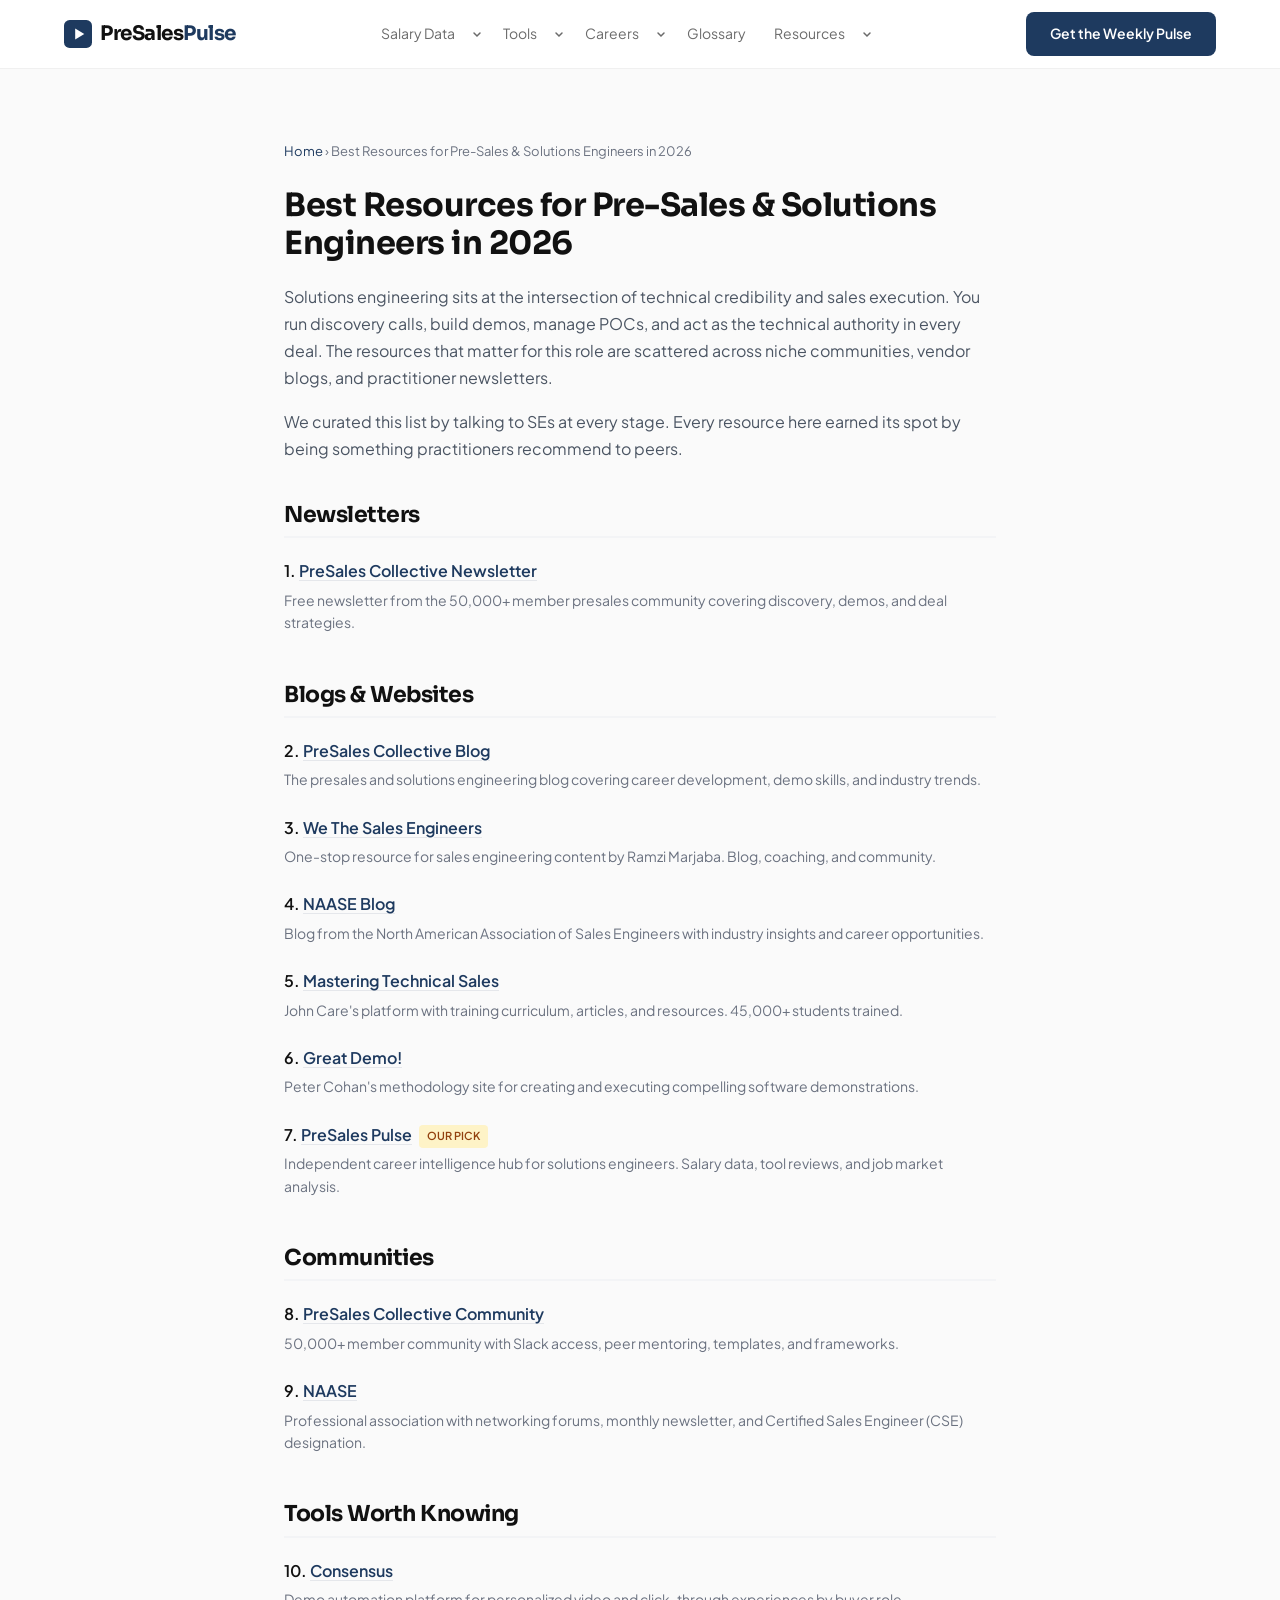
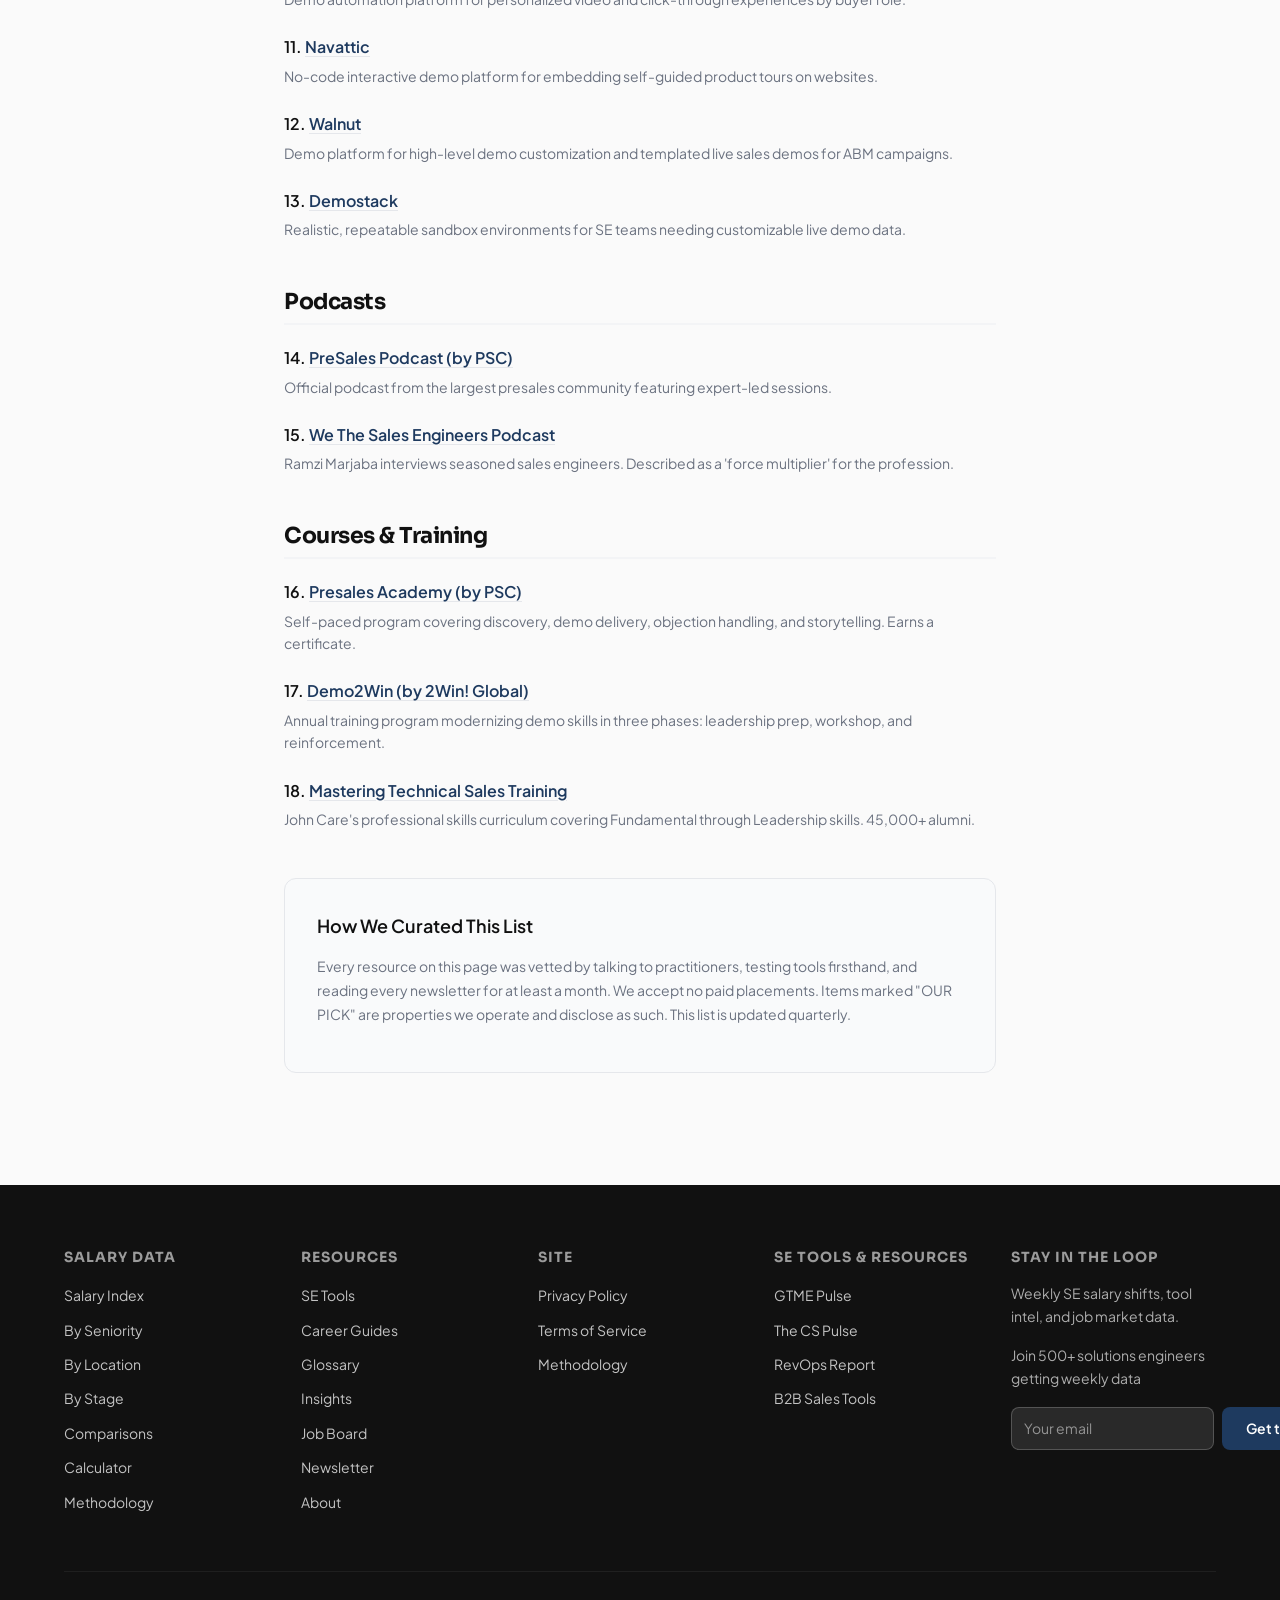
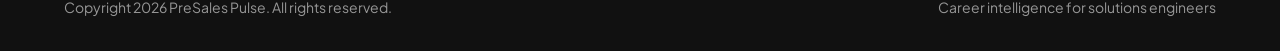
==== commit 2fb904ff: "Tier-2 AI-tell cleanup: remove facilitate, comprehensive, transformative, loose intensifiers Co-Auth" ====
--- a/static/best-presales-resources/index.html
+++ b/static/best-presales-resources/index.html
@@ -126,7 +126,7 @@
 <h1 style="font-size: 32px; font-weight: 700; line-height: 1.2; margin-bottom: 20px; letter-spacing: -0.5px;">Best Resources for Pre-Sales & Solutions Engineers in 2026</h1>
 <div style="margin-bottom: 40px;">
 <p style="font-size: 16px; color: #4B5563; line-height: 1.7; margin-bottom: 12px;">Solutions engineering sits at the intersection of technical credibility and sales execution. You run discovery calls, build demos, manage POCs, and act as the technical authority in every deal. The resources that matter for this role are scattered across niche communities, vendor blogs, and practitioner newsletters.</p>
-<p style="font-size: 16px; color: #4B5563; line-height: 1.7; margin-bottom: 12px;">We curated this list by talking to SEs at every stage. Every resource here earned its spot by being something practitioners actually recommend to peers.</p>
+<p style="font-size: 16px; color: #4B5563; line-height: 1.7; margin-bottom: 12px;">We curated this list by talking to SEs at every stage. Every resource here earned its spot by being something practitioners recommend to peers.</p>
 </div>
 <div style="margin-bottom: 48px;">
 <h2 style="font-size: 22px; font-weight: 700; margin-bottom: 20px; padding-bottom: 8px; border-bottom: 2px solid #F3F4F6;">Newsletters</h2>
--- a/assets/css/styles.css
+++ b/assets/css/styles.css
@@ -1294,3 +1294,88 @@
         flex-direction: column;
     }
 }
+
+/* ---- Popular Pages (homepage) ---- */
+.popular-pages {
+    padding: var(--psp-space-12) 0;
+    background: var(--psp-bg-primary);
+}
+
+.popular-pages-inner {
+    max-width: 1000px;
+    margin: 0 auto;
+    padding: 0 var(--psp-space-6);
+}
+
+.popular-pages-inner h2 {
+    text-align: center;
+    margin-bottom: var(--psp-space-2);
+}
+
+.popular-pages-subtitle {
+    text-align: center;
+    color: var(--psp-text-secondary);
+    margin-bottom: var(--psp-space-8);
+}
+
+.popular-pages-grid {
+    display: grid;
+    grid-template-columns: repeat(auto-fill, minmax(280px, 1fr));
+    gap: var(--psp-space-3);
+}
+
+.popular-page-link {
+    display: block;
+    padding: var(--psp-space-4) var(--psp-space-6);
+    background: var(--psp-bg-surface);
+    border: 1px solid var(--psp-border);
+    border-radius: var(--psp-radius-lg);
+    text-decoration: none;
+    color: var(--psp-text-primary);
+    font-weight: var(--psp-weight-semibold);
+    font-size: 0.9rem;
+    transition: all 0.2s ease;
+}
+
+.popular-page-link:hover {
+    border-color: var(--psp-accent);
+    transform: translateY(-2px);
+    box-shadow: 0 4px 12px rgba(0, 0, 0, 0.08);
+}
+
+.popular-page-link .page-tag {
+    display: inline-block;
+    font-size: 0.7rem;
+    font-weight: 600;
+    text-transform: uppercase;
+    letter-spacing: 0.5px;
+    color: var(--psp-accent);
+    margin-bottom: var(--psp-space-1);
+}
+
+@media (max-width: 640px) {
+    .popular-pages-grid {
+        grid-template-columns: 1fr;
+    }
+}
+
+
+/* Sources & Methodology (E-E-A-T trust signal) */
+.content-sources {
+    max-width: 800px;
+    margin: 3rem auto 0;
+    padding: 1.5rem 2rem;
+    border-top: 1px solid rgba(255,255,255,0.1);
+    font-size: 0.85rem;
+    opacity: 0.7;
+}
+.content-sources h4 {
+    font-size: 0.75rem;
+    text-transform: uppercase;
+    letter-spacing: 1px;
+    margin-bottom: 0.75rem;
+    opacity: 0.6;
+}
+.content-sources ul { list-style: none; padding: 0; margin: 0; }
+.content-sources li { margin-bottom: 0.5rem; }
+.content-sources a { text-decoration: underline; }
